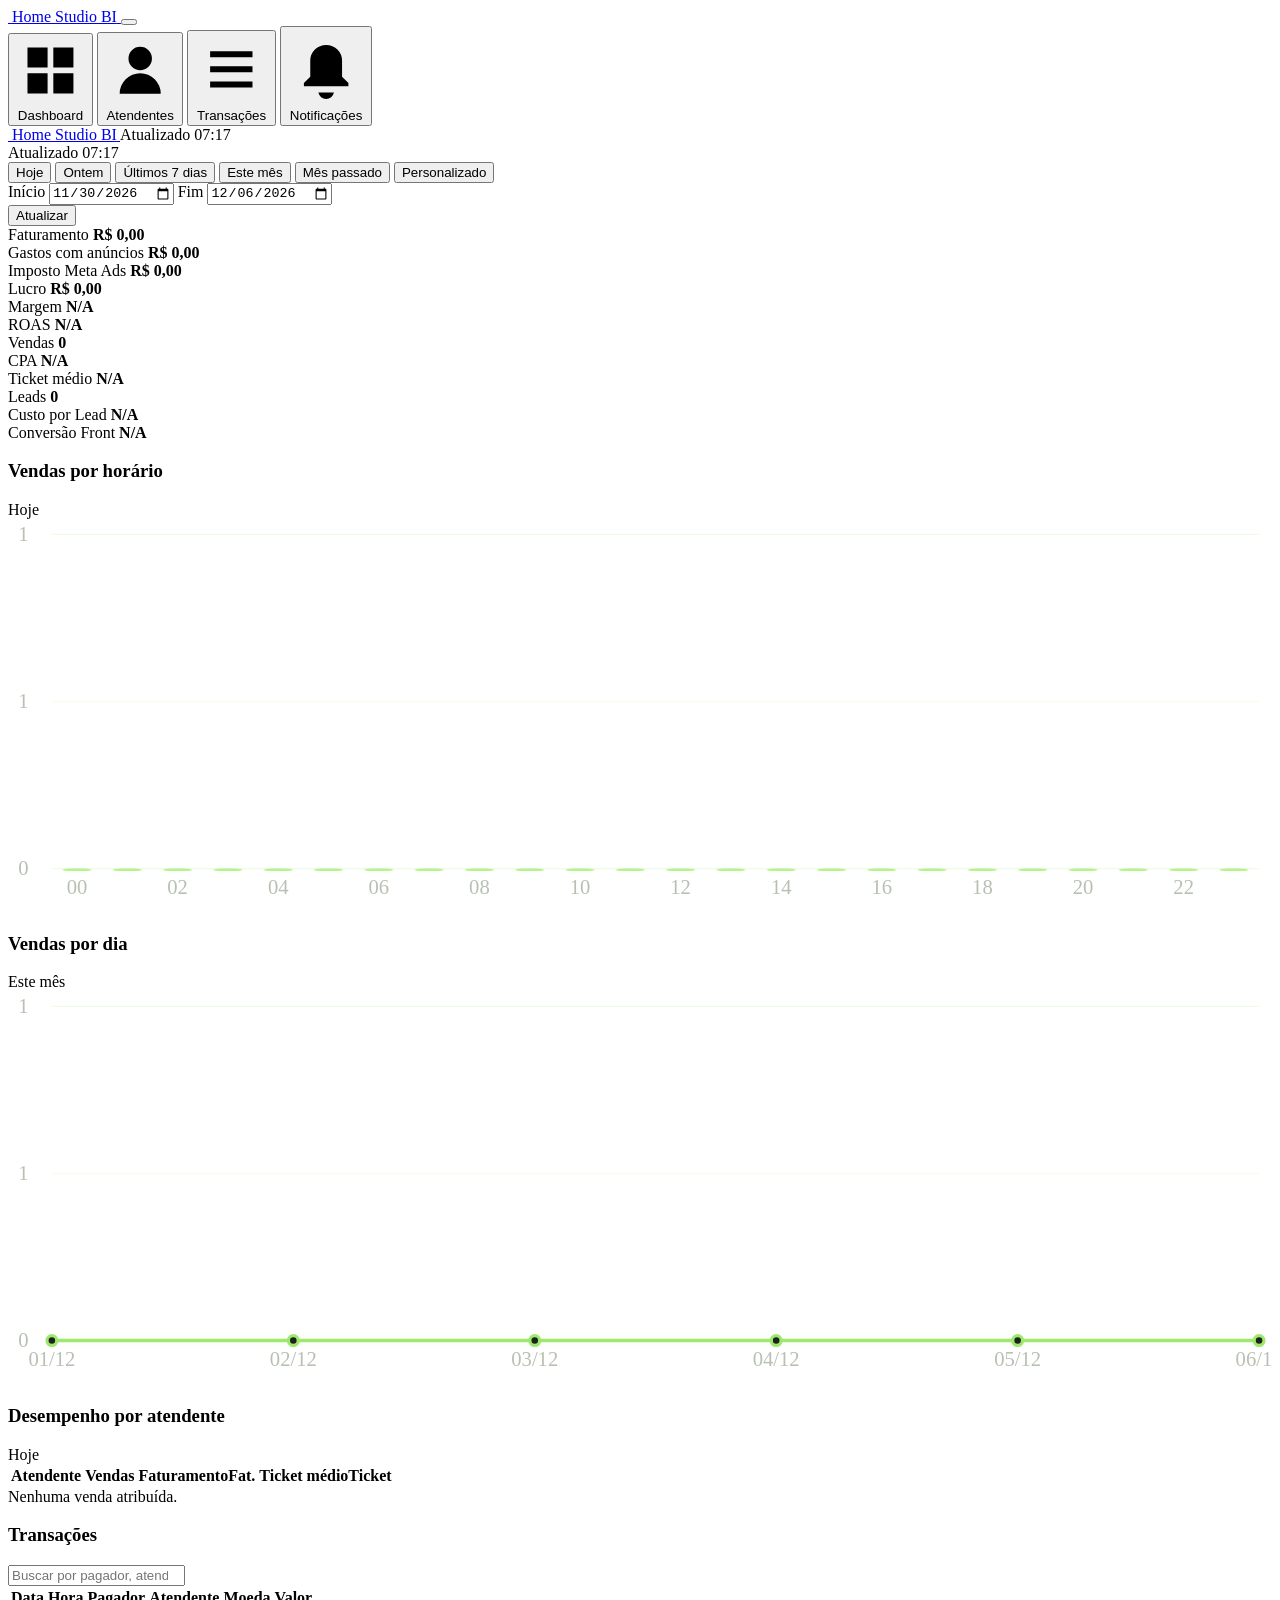
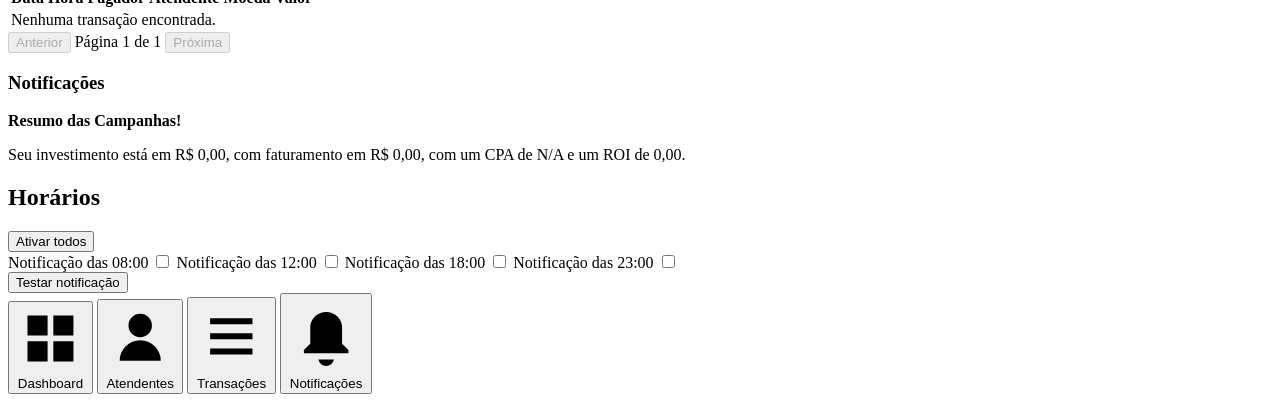
==== x7p4r9m2/index.html @ d96cbf11 "Rename conversion metric label" ====
<!doctype html>
<html lang="pt-BR">
  <head>
    <meta charset="utf-8">
    <meta name="viewport" content="width=device-width, initial-scale=1, viewport-fit=cover">
    <meta name="theme-color" content="#0e120d">
    <meta name="apple-mobile-web-app-capable" content="yes">
    <meta name="apple-mobile-web-app-status-bar-style" content="black">
    <meta name="apple-mobile-web-app-title" content="Home Studio BI">
    <title>Home Studio BI</title>
    <link rel="manifest" href="../manifest.webmanifest?v=55">
    <link rel="apple-touch-icon" href="../assets/apple-touch-icon.png?v=55">
    <link rel="apple-touch-icon" sizes="180x180" href="../assets/apple-touch-icon.png?v=55">
    <link rel="apple-touch-icon" sizes="192x192" href="../assets/icon-192.png?v=55">
    <link rel="apple-touch-icon" sizes="512x512" href="../assets/icon-512.png?v=55">
    <link rel="icon" href="../assets/icon-192.png?v=55" type="image/png">
    <link rel="stylesheet" href="../styles.css?v=55">
  </head>
  <body>
    <div class="app-shell">
      <aside class="sidebar" aria-label="Navegação principal">
        <a class="brand" href="#dashboard" aria-label="Home Studio BI">
          <span class="brand-mark" aria-hidden="true">
            <img src="../assets/icon-192.png?v=55" alt="">
          </span>
          <span>Home Studio BI</span>
        </a>
        <button class="sidebar-toggle" id="sidebarToggle" type="button" aria-label="Recolher barra lateral" aria-expanded="true" title="Recolher barra lateral">
          <span aria-hidden="true"></span>
        </button>
        <nav class="side-nav">
          <button class="nav-item is-active" data-page="dashboard" type="button" aria-label="Dashboard">
            <svg viewBox="0 0 24 24" aria-hidden="true"><path d="M4 4h7v7H4zM13 4h7v7h-7zM4 13h7v7H4zM13 13h7v7h-7z"></path></svg>
            <span>Dashboard</span>
          </button>
          <button class="nav-item" data-page="attendants" type="button" aria-label="Atendentes">
            <svg viewBox="0 0 24 24" aria-hidden="true"><path d="M12 12a4 4 0 1 0 0-8 4 4 0 0 0 0 8zm-7 8a7 7 0 0 1 14 0z"></path></svg>
            <span>Atendentes</span>
          </button>
          <button class="nav-item" data-page="transactions" type="button" aria-label="Transações">
            <svg viewBox="0 0 24 24" aria-hidden="true"><path d="M5 6h14v2H5zm0 5h14v2H5zm0 5h14v2H5z"></path></svg>
            <span>Transações</span>
          </button>
          <button class="nav-item" data-page="notifications" type="button" aria-label="Notificações">
            <svg viewBox="0 0 24 24" aria-hidden="true"><path d="M12 22a2.5 2.5 0 0 0 2.45-2h-4.9A2.5 2.5 0 0 0 12 22zm7-5-2-2v-5a5 5 0 0 0-10 0v5l-2 2v1h14z"></path></svg>
            <span>Notificações</span>
          </button>
        </nav>
      </aside>

      <main class="main">
        <header class="mobile-header">
          <a class="brand" href="#dashboard" aria-label="Home Studio BI">
            <span class="brand-mark" aria-hidden="true">
              <img src="../assets/icon-192.png?v=55" alt="">
            </span>
            <span>Home Studio BI</span>
          </a>
          <span class="sync-pill" id="syncStatus">Carregando</span>
        </header>

        <div class="desktop-sync">
          <span class="sync-pill" id="desktopSyncStatus">Carregando</span>
        </div>

        <section class="control-panel" aria-label="Filtros">
          <div class="period-grid" role="group" aria-label="Período">
            <button class="period-button is-active" data-period="today" type="button">Hoje</button>
            <button class="period-button" data-period="yesterday" type="button">Ontem</button>
            <button class="period-button" data-period="last7" type="button">Últimos 7 dias</button>
            <button class="period-button" data-period="month" type="button">Este mês</button>
            <button class="period-button" data-period="lastMonth" type="button">Mês passado</button>
            <button class="period-button" data-period="custom" type="button">Personalizado</button>
          </div>
          <div class="custom-fields" id="customFields">
            <label>
              <span>Início</span>
              <input id="startDate" type="date">
            </label>
            <label>
              <span>Fim</span>
              <input id="endDate" type="date">
            </label>
          </div>
          <button class="refresh-button" id="refreshButton" type="button">Atualizar</button>
        </section>

        <section class="page is-active" id="page-dashboard" data-page="dashboard">
          <div class="metrics-grid">
            <article class="metric metric-revenue">
              <span>Faturamento</span>
              <strong id="metricRevenue">R$ 0,00</strong>
            </article>
            <article class="metric metric-ads">
              <span>Gastos com anúncios</span>
              <strong id="metricAds">R$ 0,00</strong>
            </article>
            <article class="metric metric-tax">
              <span>Imposto Meta Ads</span>
              <strong id="metricTax">R$ 0,00</strong>
            </article>
            <article class="metric metric-profit">
              <span>Lucro</span>
              <strong id="metricProfit">R$ 0,00</strong>
            </article>
            <article class="metric metric-margin">
              <span>Margem</span>
              <strong id="metricMargin">N/A</strong>
            </article>
            <article class="metric metric-roas">
              <span>ROAS</span>
              <strong id="metricRoas">0,00</strong>
            </article>
            <article class="metric metric-sales">
              <span>Vendas</span>
              <strong id="metricSales">0</strong>
            </article>
            <article class="metric metric-cpa">
              <span>CPA</span>
              <strong id="metricCpa">N/A</strong>
            </article>
            <article class="metric metric-average-ticket">
              <span>Ticket médio</span>
              <strong id="metricAverageTicket">N/A</strong>
            </article>
            <article class="metric metric-leads">
              <span>Leads</span>
              <strong id="metricLeads">0</strong>
            </article>
            <article class="metric metric-cpl">
              <span>Custo por Lead</span>
              <strong id="metricCpl">N/A</strong>
            </article>
            <article class="metric metric-conversion-rate">
              <span>Conversão Front</span>
              <strong id="metricConversionRate">N/A</strong>
            </article>
          </div>

          <article class="panel chart-panel">
            <div class="panel-header">
              <h1>Vendas por horário</h1>
              <span class="period-label" id="hourlySalesChartPeriod">Hoje</span>
            </div>
            <div class="line-chart-wrap">
              <svg class="line-chart" id="hourlySalesChart" viewBox="0 0 1000 280" preserveAspectRatio="xMidYMid meet" aria-label="Gráfico de vendas por horário"></svg>
              <div class="chart-tooltip" id="hourlySalesChartTooltip" hidden></div>
            </div>
          </article>

          <article class="panel chart-panel">
            <div class="panel-header">
              <h1>Vendas por dia</h1>
              <span class="period-label" id="dailySalesChartPeriod">Hoje</span>
            </div>
            <div class="line-chart-wrap">
              <svg class="line-chart" id="dailySalesChart" viewBox="0 0 1000 280" preserveAspectRatio="xMidYMid meet" aria-label="Gráfico de vendas por dia"></svg>
              <div class="chart-tooltip" id="dailySalesChartTooltip" hidden></div>
            </div>
          </article>
        </section>

        <section class="page" id="page-attendants" data-page="attendants">
          <article class="panel attendants-panel">
            <div class="panel-header">
              <h1>Desempenho por atendente</h1>
              <span class="period-label" id="attendantsPeriod">Hoje</span>
            </div>
            <div class="table-wrap">
              <table>
                <thead>
                  <tr>
                    <th>Atendente</th>
                    <th>Vendas</th>
                    <th><span class="desktop-label">Faturamento</span><span class="mobile-label">Fat.</span></th>
                    <th><span class="desktop-label">Ticket médio</span><span class="mobile-label">Ticket</span></th>
                  </tr>
                </thead>
                <tbody id="attendantsBody"></tbody>
              </table>
            </div>
            <div class="empty-state" id="attendantsEmpty">Nenhuma venda atribuída.</div>
            <div class="bar-chart" id="attendantsChart" aria-label="Comparativo de desempenho"></div>
          </article>
        </section>

        <section class="page" id="page-transactions" data-page="transactions">
          <article class="panel transactions-panel">
            <div class="transactions-head">
              <h1>Transações</h1>
              <input id="transactionSearch" type="search" placeholder="Buscar por pagador, atendente ou valor" aria-label="Buscar transações">
            </div>
            <div class="table-wrap">
              <table>
                <thead>
                  <tr>
                    <th>Data</th>
                    <th>Hora</th>
                    <th>Pagador</th>
                    <th>Atendente</th>
                    <th>Moeda</th>
                    <th>Valor</th>
                  </tr>
                </thead>
                <tbody id="transactionsBody"></tbody>
              </table>
            </div>
            <div class="pager">
              <button id="prevPage" type="button">Anterior</button>
              <span id="pageInfo">Página 1 de 1</span>
              <button id="nextPage" type="button">Próxima</button>
            </div>
          </article>
        </section>

        <section class="page" id="page-notifications" data-page="notifications">
          <article class="panel notifications-panel">
            <h1>Notificações</h1>
            <div class="summary-card">
              <strong>Resumo das Campanhas!</strong>
              <p id="notificationSummary">Seu investimento está em R$ 0,00, com faturamento em R$ 0,00, com um CPA de N/A e um ROI de 0,00.</p>
            </div>
            <div class="notification-actions">
              <h2>Horários</h2>
              <button id="enableAllNotifications" type="button">Ativar todos</button>
            </div>
            <div class="notification-list" id="notificationList"></div>
            <button class="test-notification" id="testNotification" type="button">Testar notificação</button>
          </article>
        </section>
      </main>

      <nav class="bottom-nav" aria-label="Navegação mobile">
        <button class="bottom-item is-active" data-page="dashboard" type="button" aria-label="Dashboard">
          <svg viewBox="0 0 24 24" aria-hidden="true"><path d="M4 4h7v7H4zM13 4h7v7h-7zM4 13h7v7H4zM13 13h7v7h-7z"></path></svg>
          <span>Dashboard</span>
        </button>
        <button class="bottom-item" data-page="attendants" type="button" aria-label="Atendentes">
          <svg viewBox="0 0 24 24" aria-hidden="true"><path d="M12 12a4 4 0 1 0 0-8 4 4 0 0 0 0 8zm-7 8a7 7 0 0 1 14 0z"></path></svg>
          <span>Atendentes</span>
        </button>
        <button class="bottom-item" data-page="transactions" type="button" aria-label="Transações">
          <svg viewBox="0 0 24 24" aria-hidden="true"><path d="M5 6h14v2H5zm0 5h14v2H5zm0 5h14v2H5z"></path></svg>
          <span>Transações</span>
        </button>
        <button class="bottom-item" data-page="notifications" type="button" aria-label="Notificações">
          <svg viewBox="0 0 24 24" aria-hidden="true"><path d="M12 22a2.5 2.5 0 0 0 2.45-2h-4.9A2.5 2.5 0 0 0 12 22zm7-5-2-2v-5a5 5 0 0 0-10 0v5l-2 2v1h14z"></path></svg>
          <span>Notificações</span>
        </button>
      </nav>
    </div>
    <script src="../config.js?v=55"></script>
    <script src="../push-client.js?v=55"></script>
    <script src="../app.js?v=55"></script>
  </body>
</html>
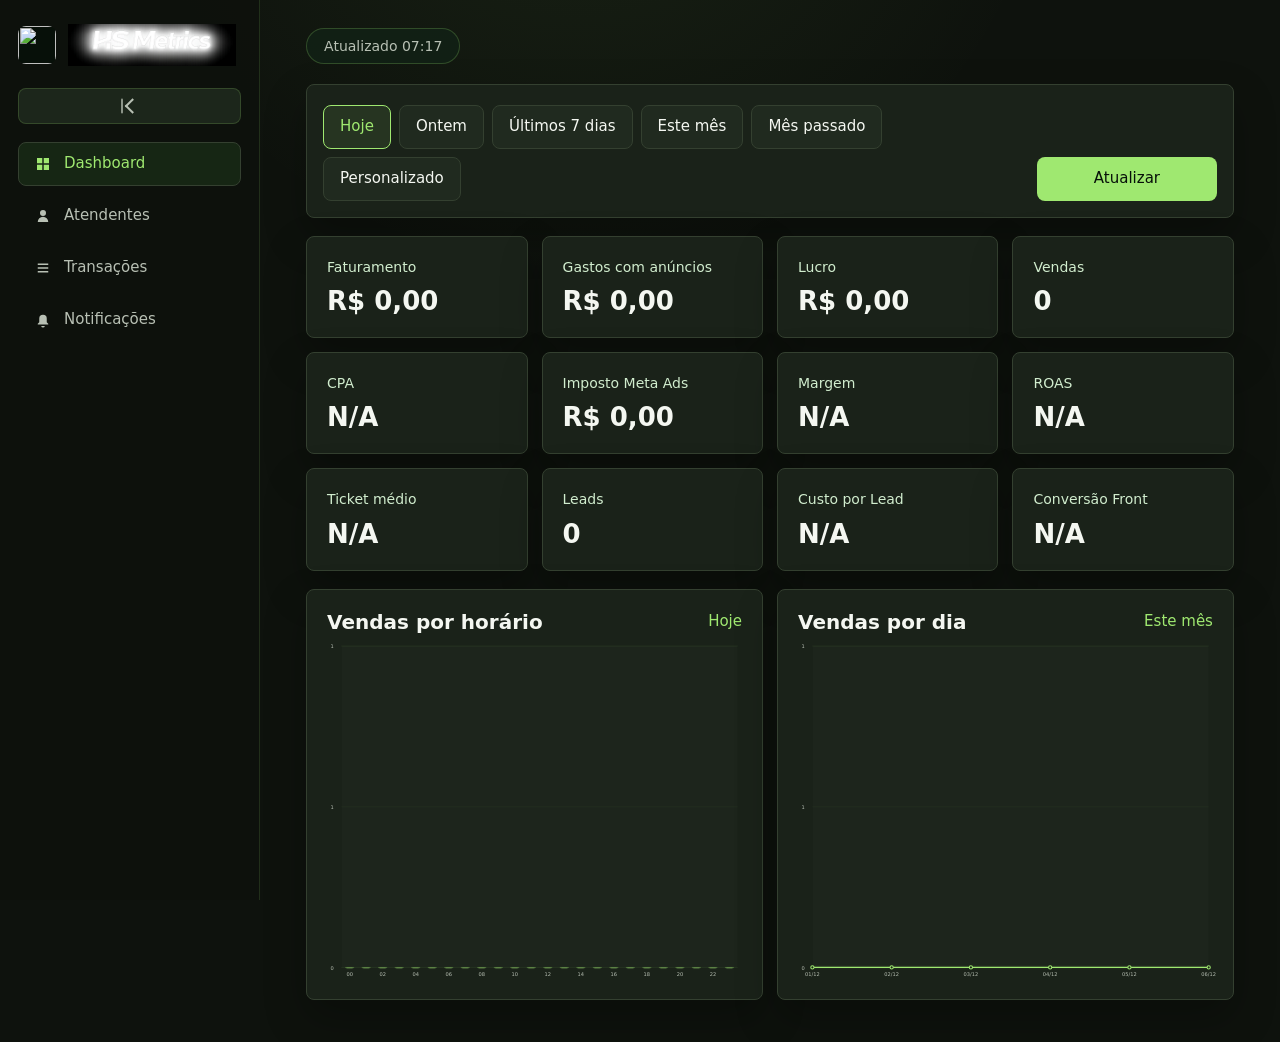
==== commit 73f638c4: "Update HS Metrics app branding" ====
--- a/x7p4r9m2/index.html
+++ b/x7p4r9m2/index.html
@@ -6,24 +6,24 @@
     <meta name="theme-color" content="#0e120d">
     <meta name="apple-mobile-web-app-capable" content="yes">
     <meta name="apple-mobile-web-app-status-bar-style" content="black">
-    <meta name="apple-mobile-web-app-title" content="Home Studio BI">
-    <title>Home Studio BI</title>
-    <link rel="manifest" href="../manifest.webmanifest?v=55">
+    <meta name="apple-mobile-web-app-title" content="HS Metrics">
+    <title>HS Metrics</title>
+    <link rel="manifest" href="../manifest.webmanifest?v=56">
     <link rel="apple-touch-icon" href="../assets/apple-touch-icon.png?v=55">
     <link rel="apple-touch-icon" sizes="180x180" href="../assets/apple-touch-icon.png?v=55">
     <link rel="apple-touch-icon" sizes="192x192" href="../assets/icon-192.png?v=55">
     <link rel="apple-touch-icon" sizes="512x512" href="../assets/icon-512.png?v=55">
     <link rel="icon" href="../assets/icon-192.png?v=55" type="image/png">
-    <link rel="stylesheet" href="../styles.css?v=55">
+    <link rel="stylesheet" href="../styles.css?v=56">
   </head>
   <body>
     <div class="app-shell">
       <aside class="sidebar" aria-label="Navegação principal">
-        <a class="brand" href="#dashboard" aria-label="Home Studio BI">
+        <a class="brand" href="#dashboard" aria-label="HS Metrics">
           <span class="brand-mark" aria-hidden="true">
             <img src="../assets/icon-192.png?v=55" alt="">
           </span>
-          <span>Home Studio BI</span>
+          <img class="brand-wordmark" src="../assets/hs-metrics-written-logo.webp?v=56" alt="HS Metrics">
         </a>
         <button class="sidebar-toggle" id="sidebarToggle" type="button" aria-label="Recolher barra lateral" aria-expanded="true" title="Recolher barra lateral">
           <span aria-hidden="true"></span>
@@ -50,11 +50,11 @@
 
       <main class="main">
         <header class="mobile-header">
-          <a class="brand" href="#dashboard" aria-label="Home Studio BI">
+          <a class="brand" href="#dashboard" aria-label="HS Metrics">
             <span class="brand-mark" aria-hidden="true">
               <img src="../assets/icon-192.png?v=55" alt="">
             </span>
-            <span>Home Studio BI</span>
+            <img class="brand-wordmark" src="../assets/hs-metrics-written-logo.webp?v=56" alt="HS Metrics">
           </a>
           <span class="sync-pill" id="syncStatus">Carregando</span>
         </header>
--- a/styles.css
+++ b/styles.css
@@ -0,0 +1,1197 @@
+:root {
+  color-scheme: dark;
+  --bg: #0e120d;
+  --bg-deep: #0e120d;
+  --panel: #1b241a;
+  --panel-soft: #202a1f;
+  --line: #344030;
+  --line-soft: rgba(158, 237, 109, 0.18);
+  --text: #f4f7f1;
+  --muted: #b8c0b4;
+  --accent: #9fe870;
+  --accent-strong: #7fd85f;
+  --danger: #ff7b72;
+  --positive: #9fe870;
+  --shadow: 0 18px 42px rgba(0, 0, 0, 0.26);
+  --radius: 8px;
+  --sidebar: 260px;
+  --sidebar-collapsed: 78px;
+  --font-ui: Inter, ui-sans-serif, system-ui, -apple-system, BlinkMacSystemFont, "Segoe UI", sans-serif;
+  --text-xs: 12px;
+  --text-sm: 13px;
+  --text-md: 14px;
+  --text-base: 15px;
+  --text-lg: 16px;
+  --text-brand: 18px;
+  --text-xl: 20px;
+  --text-2xl: 24px;
+  --text-mobile-brand: 21px;
+  --text-bottom-nav: 10px;
+  --text-metric: clamp(26px, 1.7vw, 32px);
+  --text-mobile-metric: 30px;
+  --weight-medium: 500;
+  --weight-semibold: 600;
+  --weight-bold: 700;
+  --weight-extra: 800;
+  font-family: var(--font-ui);
+}
+
+* {
+  box-sizing: border-box;
+}
+
+html {
+  background: var(--bg);
+  min-height: 100%;
+}
+
+body {
+  min-width: 320px;
+  min-height: 100%;
+  margin: 0;
+  background-color: var(--bg);
+  background: radial-gradient(circle at 45% -20%, rgba(159, 232, 112, 0.08), transparent 34%), var(--bg);
+  color: var(--text);
+  font-family: var(--font-ui);
+  font-size: var(--text-base);
+  line-height: 1.45;
+  overscroll-behavior: none;
+}
+
+button,
+input,
+select {
+  font: inherit;
+}
+
+button {
+  cursor: pointer;
+}
+
+.app-shell {
+  min-height: 100vh;
+  min-height: 100dvh;
+  background-color: var(--bg);
+  background: radial-gradient(circle at 45% -20%, rgba(159, 232, 112, 0.08), transparent 34%), var(--bg);
+}
+
+.sidebar {
+  position: fixed;
+  inset: 0 auto 0 0;
+  width: var(--sidebar);
+  padding: 24px 18px;
+  border-right: 1px solid rgba(159, 232, 112, 0.14);
+  background: rgba(14, 18, 13, 0.94);
+  transition: width 180ms ease, padding 180ms ease;
+}
+
+.brand {
+  display: flex;
+  align-items: center;
+  gap: 12px;
+  min-width: 0;
+  color: var(--text);
+  text-decoration: none;
+  font-size: var(--text-brand);
+  font-weight: var(--weight-extra);
+  letter-spacing: 0;
+  white-space: nowrap;
+}
+
+.brand span:last-child,
+.brand-wordmark,
+.nav-item span {
+  transition: opacity 160ms ease;
+}
+
+.brand-wordmark {
+  display: block;
+  width: 168px;
+  max-width: min(168px, calc(100vw - 130px));
+  height: 42px;
+  flex: 0 1 auto;
+  object-fit: cover;
+  object-position: center;
+}
+
+.brand-mark {
+  display: grid;
+  width: 38px;
+  height: 38px;
+  place-items: center;
+  flex: 0 0 38px;
+  border-radius: 8px;
+  background: #071009;
+  overflow: hidden;
+}
+
+.brand-mark img {
+  display: block;
+  width: 100%;
+  height: 100%;
+}
+
+.side-nav {
+  display: grid;
+  gap: 8px;
+  margin-top: 18px;
+}
+
+.sidebar-toggle {
+  display: grid;
+  width: 100%;
+  min-height: 36px;
+  margin-top: 22px;
+  place-items: center;
+  border: 1px solid rgba(159, 232, 112, 0.18);
+  border-radius: var(--radius);
+  background: rgba(32, 42, 31, 0.86);
+  color: var(--muted);
+}
+
+.sidebar-toggle:hover {
+  border-color: var(--line);
+  color: var(--accent);
+}
+
+.sidebar-toggle span {
+  position: relative;
+  width: 22px;
+  height: 18px;
+}
+
+.sidebar-toggle span::before,
+.sidebar-toggle span::after {
+  content: "";
+  position: absolute;
+  top: 50%;
+  transform: translateY(-50%);
+}
+
+.sidebar-toggle span::before {
+  left: 2px;
+  width: 2px;
+  height: 15px;
+  border-radius: 999px;
+  background: currentColor;
+  opacity: 0.72;
+}
+
+.sidebar-toggle span::after {
+  left: 8px;
+  width: 9px;
+  height: 9px;
+  border-top: 2px solid currentColor;
+  border-left: 2px solid currentColor;
+  transform: translateY(-50%) rotate(-45deg);
+}
+
+.nav-item {
+  position: relative;
+  display: flex;
+  align-items: center;
+  gap: 12px;
+  width: 100%;
+  min-height: 44px;
+  padding: 0 15px;
+  border: 1px solid transparent;
+  border-radius: var(--radius);
+  background: transparent;
+  color: var(--muted);
+  text-align: left;
+}
+
+.nav-item svg {
+  width: 18px;
+  height: 18px;
+  flex: 0 0 18px;
+  fill: currentColor;
+}
+
+.nav-item:hover,
+.nav-item.is-active {
+  border-color: var(--line);
+  background: #162614;
+  color: var(--accent);
+}
+
+.main {
+  min-height: 100vh;
+  margin-left: var(--sidebar);
+  padding: 24px clamp(18px, 3.6vw, 52px) 42px;
+  transition: margin-left 180ms ease;
+}
+
+body.sidebar-collapsed .sidebar {
+  width: var(--sidebar-collapsed);
+  padding-inline: 12px;
+}
+
+body.sidebar-collapsed .main {
+  margin-left: var(--sidebar-collapsed);
+}
+
+body.sidebar-collapsed .sidebar .brand {
+  justify-content: center;
+}
+
+body.sidebar-collapsed .sidebar .brand span:last-child,
+body.sidebar-collapsed .sidebar .brand-wordmark {
+  width: 0;
+  opacity: 0;
+  overflow: hidden;
+}
+
+body.sidebar-collapsed .nav-item {
+  justify-content: center;
+  padding-inline: 0;
+  color: var(--muted);
+  border-radius: 10px;
+}
+
+body.sidebar-collapsed .nav-item.is-active,
+body.sidebar-collapsed .nav-item:hover {
+  color: var(--accent);
+}
+
+body.sidebar-collapsed .nav-item span {
+  position: absolute;
+  width: 1px;
+  height: 1px;
+  white-space: nowrap;
+  opacity: 0;
+  overflow: hidden;
+  pointer-events: none;
+}
+
+body.sidebar-collapsed .sidebar-toggle span {
+  transform: scaleX(-1);
+}
+
+body.sidebar-collapsed .sidebar-toggle {
+  min-height: 42px;
+  padding: 0;
+}
+
+.mobile-header {
+  display: none;
+}
+
+.desktop-sync {
+  display: flex;
+  align-items: center;
+  height: 44px;
+}
+
+.sync-pill {
+  display: inline-flex;
+  align-items: center;
+  min-height: 36px;
+  padding: 0 17px;
+  border: 1px solid rgba(158, 237, 109, 0.22);
+  border-radius: 999px;
+  background: rgba(18, 33, 22, 0.82);
+  color: var(--muted);
+  font-size: var(--text-md);
+  white-space: nowrap;
+}
+
+.control-panel,
+.panel,
+.metric {
+  border: 1px solid var(--line);
+  border-radius: var(--radius);
+  background: rgba(27, 36, 26, 0.94);
+  box-shadow: var(--shadow);
+}
+
+body[data-current-page="notifications"] .control-panel {
+  display: none;
+}
+
+.control-panel {
+  display: grid;
+  grid-template-columns: minmax(0, 1fr) 180px;
+  gap: 14px;
+  align-items: end;
+  margin: 16px 0 18px;
+  padding: 20px 16px 16px;
+}
+
+.period-grid {
+  display: flex;
+  flex-wrap: wrap;
+  gap: 8px;
+}
+
+.period-button,
+.pager button,
+.notification-actions button,
+.test-notification {
+  min-height: 44px;
+  border: 1px solid var(--line);
+  border-radius: var(--radius);
+  background: var(--panel-soft);
+  color: var(--text);
+}
+
+.period-button {
+  padding: 0 16px;
+}
+
+.period-button.is-active {
+  border-color: var(--accent);
+  color: var(--accent);
+  background: rgba(159, 232, 112, 0.09);
+}
+
+label span {
+  display: block;
+  margin-bottom: 6px;
+  color: #cce8c8;
+  font-size: var(--text-sm);
+}
+
+label {
+  min-width: 0;
+}
+
+.custom-fields {
+  display: none;
+  grid-template-columns: 1fr 1fr;
+  gap: 10px;
+  min-width: 0;
+}
+
+.custom-fields.is-visible {
+  display: grid;
+  grid-column: 1 / -1;
+  max-width: 430px;
+}
+
+input,
+select {
+  width: 100%;
+  min-height: 44px;
+  padding: 0 13px;
+  border: 1px solid var(--line);
+  border-radius: var(--radius);
+  outline: none;
+  background: #10150f;
+  color: var(--text);
+}
+
+input:focus,
+select:focus {
+  border-color: var(--accent);
+}
+
+.refresh-button {
+  grid-column: 2;
+  grid-row: 1;
+  width: 100%;
+  min-height: 44px;
+  border: 0;
+  border-radius: var(--radius);
+  background: var(--accent);
+  color: #071009;
+  font-weight: var(--weight-medium);
+}
+
+.refresh-button:disabled {
+  cursor: wait;
+  opacity: 0.74;
+}
+
+.page {
+  display: none;
+}
+
+.page.is-active {
+  display: block;
+}
+
+#page-dashboard.is-active {
+  display: grid;
+  grid-template-columns: repeat(2, minmax(0, 1fr));
+  gap: 18px 14px;
+}
+
+#page-dashboard .metrics-grid {
+  grid-column: 1 / -1;
+}
+
+#page-dashboard .chart-panel {
+  margin-top: 0;
+}
+
+.metrics-grid {
+  display: grid;
+  grid-template-columns: repeat(4, minmax(0, 1fr));
+  gap: 14px;
+}
+
+.metric {
+  min-height: 102px;
+  padding: 20px;
+}
+
+.metric span {
+  display: block;
+  margin-bottom: 10px;
+  color: #d1edce;
+  font-size: var(--text-md);
+}
+
+.metric strong {
+  display: block;
+  color: var(--text);
+  font-size: var(--text-metric);
+  font-weight: var(--weight-semibold);
+  line-height: 1.15;
+  letter-spacing: 0;
+}
+
+.metric strong.is-negative,
+.metric strong.is-alert {
+  color: var(--danger);
+}
+
+.metric strong.is-positive {
+  color: var(--positive);
+}
+
+.metric-revenue { order: 1; }
+.metric-ads { order: 2; }
+.metric-profit { order: 3; }
+.metric-sales { order: 4; }
+.metric-cpa { order: 5; }
+.metric-tax { order: 6; }
+.metric-margin { order: 7; }
+.metric-roas { order: 8; }
+.metric-average-ticket,
+.metric-arpu { order: 9; }
+.metric-leads { order: 10; }
+.metric-cpl { order: 11; }
+.metric-conversion-rate { order: 12; }
+
+.panel {
+  margin-top: 18px;
+  padding: 20px;
+}
+
+.panel-header,
+.transactions-head,
+.notification-actions {
+  display: flex;
+  align-items: center;
+  justify-content: space-between;
+  gap: 16px;
+}
+
+h1,
+h2,
+p {
+  margin: 0;
+}
+
+h1 {
+  font-size: var(--text-xl);
+  line-height: 1.25;
+  font-weight: var(--weight-extra);
+}
+
+h2 {
+  font-size: var(--text-lg);
+  font-weight: var(--weight-extra);
+}
+
+.period-label {
+  color: var(--accent);
+  white-space: nowrap;
+}
+
+.chart-panel {
+  min-height: 0;
+  padding-bottom: 18px;
+}
+
+.line-chart-wrap {
+  position: relative;
+  height: clamp(340px, 24vw, 430px);
+  margin-top: 6px;
+  overflow: visible;
+}
+
+.line-chart {
+  display: block;
+  width: 100%;
+  height: 100%;
+  overflow: visible;
+}
+
+.chart-tooltip {
+  position: absolute;
+  z-index: 5;
+  min-width: 146px;
+  padding: 11px 12px;
+  border: 1px solid rgba(159, 232, 112, 0.34);
+  border-radius: var(--radius);
+  background: rgba(11, 16, 12, 0.96);
+  color: var(--text);
+  font-size: var(--text-xs);
+  line-height: 1.4;
+  pointer-events: none;
+  box-shadow: 0 12px 28px rgba(0, 0, 0, 0.32);
+  transform: translate(-50%, -100%);
+}
+
+.chart-tooltip strong {
+  display: block;
+  margin-bottom: 3px;
+  color: var(--text);
+}
+
+.table-wrap {
+  width: 100%;
+  overflow-x: auto;
+}
+
+.mobile-label {
+  display: none;
+}
+
+table {
+  width: 100%;
+  border-collapse: collapse;
+  min-width: 720px;
+}
+
+th,
+td {
+  padding: 15px 10px;
+  border-bottom: 1px solid rgba(158, 237, 109, 0.16);
+  font-size: var(--text-md);
+  text-align: left;
+  white-space: nowrap;
+}
+
+th {
+  color: #cbe8c8;
+  font-size: var(--text-xs);
+  font-weight: var(--weight-extra);
+  text-transform: uppercase;
+}
+
+td:last-child,
+th:last-child {
+  text-align: right;
+}
+
+.payer-cell small {
+  display: none;
+}
+
+.transactions-head {
+  margin-bottom: 18px;
+}
+
+.transactions-head input {
+  max-width: 360px;
+}
+
+.pager {
+  display: grid;
+  grid-template-columns: 120px 1fr 120px;
+  align-items: center;
+  gap: 12px;
+  margin-top: 16px;
+}
+
+.pager span {
+  color: var(--muted);
+  text-align: center;
+}
+
+.pager button {
+  padding: 0 16px;
+}
+
+.pager button:disabled {
+  cursor: not-allowed;
+  opacity: 0.44;
+}
+
+.empty-state {
+  display: none;
+  padding: 56px 40px;
+  color: #d3e6cf;
+  font-size: var(--text-2xl);
+}
+
+.empty-state.is-visible {
+  display: block;
+}
+
+.bar-chart {
+  display: grid;
+  gap: 16px;
+  margin-top: 28px;
+  max-width: 980px;
+}
+
+.bar-row {
+  display: grid;
+  grid-template-columns: minmax(100px, 160px) minmax(0, 1fr) minmax(260px, auto);
+  gap: 14px;
+  align-items: center;
+}
+
+.bar-row strong {
+  font-weight: var(--weight-bold);
+}
+
+.bar-row span {
+  color: var(--text);
+  font-size: var(--text-md);
+}
+
+.bar-track {
+  height: 18px;
+  overflow: hidden;
+  border-radius: 999px;
+  background: rgba(158, 237, 109, 0.12);
+}
+
+.bar-fill {
+  width: var(--bar-width);
+  height: 100%;
+  border-radius: inherit;
+  background: linear-gradient(90deg, #9eed6d, #d4ff90);
+}
+
+.attendants-total-row td {
+  color: var(--text);
+  font-weight: var(--weight-bold);
+}
+
+.notifications-panel {
+  max-width: 720px;
+}
+
+.summary-card {
+  margin-top: 16px;
+  margin-bottom: 18px;
+  padding: 16px;
+  border: 1px solid rgba(159, 232, 112, 0.18);
+  border-radius: var(--radius);
+  background: rgba(255, 255, 255, 0.035);
+}
+
+.summary-card strong {
+  display: block;
+  margin-bottom: 8px;
+  color: var(--text);
+  font-size: var(--text-lg);
+  font-weight: var(--weight-extra);
+}
+
+.summary-card p {
+  margin: 0;
+  color: var(--muted);
+  line-height: 1.55;
+}
+
+.notification-actions {
+  margin-top: 0;
+}
+
+.notification-actions button {
+  min-width: 136px;
+  padding: 0 18px;
+  font-weight: var(--weight-bold);
+  background: #101a13;
+  color: var(--text);
+  transition: border-color 160ms ease, color 160ms ease, background 160ms ease;
+}
+
+.notification-actions button:hover {
+  border-color: var(--accent);
+  color: var(--accent);
+  background: #152417;
+}
+
+.notification-list {
+  display: grid;
+  gap: 4px;
+  margin-top: 16px;
+}
+
+.notification-row {
+  display: flex;
+  align-items: center;
+  justify-content: space-between;
+  gap: 20px;
+  min-height: 54px;
+  color: var(--muted);
+}
+
+.notification-row > span {
+  display: block;
+  margin: 0;
+  color: inherit;
+  font-size: var(--text-base);
+}
+
+.switch {
+  position: relative;
+  display: inline-flex;
+  width: 48px;
+  height: 28px;
+  margin: 0;
+  flex: 0 0 48px;
+  align-items: center;
+}
+
+.switch input {
+  position: absolute;
+  inset: 0;
+  width: 100%;
+  min-height: 0;
+  margin: 0;
+  opacity: 0;
+  cursor: pointer;
+}
+
+.slider {
+  position: absolute;
+  inset: 0;
+  display: block;
+  margin: 0;
+  border: 1px solid rgba(255, 255, 255, 0.08);
+  border-radius: 999px;
+  background: #2d3a2b;
+  box-shadow: inset 0 1px 2px rgba(0, 0, 0, 0.32);
+  transition: background 180ms ease, border-color 180ms ease, box-shadow 180ms ease;
+}
+
+.slider::after {
+  content: "";
+  position: absolute;
+  top: 3px;
+  left: 3px;
+  width: 20px;
+  height: 20px;
+  border-radius: 50%;
+  background: #c7d1c2;
+  box-shadow: 0 2px 5px rgba(0, 0, 0, 0.32);
+  transition: transform 180ms ease, background 180ms ease, box-shadow 180ms ease;
+}
+
+.switch input:checked + .slider {
+  background: var(--accent);
+  border-color: var(--accent);
+  box-shadow: inset 0 1px 2px rgba(255, 255, 255, 0.24);
+}
+
+.switch input:checked + .slider::after {
+  transform: translateX(20px);
+  background: #071009;
+  box-shadow: 0 2px 6px rgba(0, 0, 0, 0.38);
+}
+
+.switch input:focus-visible + .slider {
+  outline: 2px solid rgba(159, 232, 112, 0.48);
+  outline-offset: 3px;
+}
+
+.test-notification {
+  width: 100%;
+  margin-top: 22px;
+  font-weight: var(--weight-bold);
+}
+
+.bottom-nav {
+  display: none;
+}
+
+@media (max-width: 1120px) {
+  .control-panel {
+    grid-template-columns: 1fr 1fr;
+  }
+
+  .period-grid {
+    grid-column: 1 / -1;
+  }
+
+  .metrics-grid {
+    grid-template-columns: repeat(2, minmax(0, 1fr));
+  }
+
+  .metric-cpl,
+  .metric-conversion-rate {
+    grid-column: auto;
+  }
+}
+
+@media (max-width: 720px) {
+  #page-dashboard.is-active {
+    display: block;
+  }
+
+  #page-dashboard .chart-panel {
+    margin-top: 18px;
+  }
+
+  .sidebar,
+  .desktop-sync {
+    display: none;
+  }
+
+  body.sidebar-collapsed .sidebar {
+    display: none;
+  }
+
+  .main {
+    margin-left: 0;
+    padding: calc(42px + env(safe-area-inset-top)) 12px calc(134px + env(safe-area-inset-bottom));
+  }
+
+  body.sidebar-collapsed .main {
+    margin-left: 0;
+  }
+
+  body.sidebar-collapsed .mobile-header .brand {
+    justify-content: flex-start;
+  }
+
+  body.sidebar-collapsed .mobile-header .brand span:last-child,
+  body.sidebar-collapsed .mobile-header .brand-wordmark {
+    width: auto;
+    opacity: 1;
+    overflow: visible;
+  }
+
+  .mobile-header {
+    display: flex;
+    align-items: center;
+    justify-content: space-between;
+    gap: 14px;
+    margin-bottom: 28px;
+    padding-top: 2px;
+  }
+
+  .mobile-header .brand {
+    font-size: clamp(18px, 5.2vw, var(--text-mobile-brand));
+  }
+
+  .mobile-header .brand-wordmark {
+    width: min(160px, calc(100vw - 188px));
+    height: 40px;
+  }
+
+  .mobile-header .brand-mark {
+    width: 50px;
+    height: 50px;
+    flex-basis: 50px;
+  }
+
+  .mobile-header .brand-mark img {
+    width: 100%;
+    height: 100%;
+    border-radius: 12px;
+  }
+
+  .sync-pill {
+    min-height: 36px;
+    padding: 0 12px;
+    font-size: var(--text-xs);
+  }
+
+  .control-panel {
+    grid-template-columns: 1fr;
+    gap: 16px;
+    padding: 20px;
+  }
+
+  .period-grid {
+    display: grid;
+    grid-template-columns: 1fr 1fr;
+    gap: 8px;
+  }
+
+  .period-button {
+    min-height: 58px;
+    padding: 0 8px;
+  }
+
+  .custom-fields.is-visible {
+    grid-template-columns: 1fr;
+    grid-column: auto;
+    max-width: none;
+    width: 100%;
+    gap: 14px;
+    justify-self: stretch;
+  }
+
+  .custom-fields label {
+    display: grid;
+    width: 100%;
+    gap: 8px;
+  }
+
+  .custom-fields label:has(input[type="date"]) {
+    position: relative;
+  }
+
+  .custom-fields label:has(input[type="date"])::after {
+    content: attr(data-display);
+    display: grid;
+    min-height: 52px;
+    place-items: center;
+    padding: 0 14px;
+    border: 1px solid var(--line);
+    border-radius: var(--radius);
+    background: var(--bg);
+    color: var(--text);
+    font-size: var(--text-md);
+    pointer-events: none;
+  }
+
+  .custom-fields input {
+    width: 100%;
+    min-width: 0;
+    min-height: 52px;
+    padding: 0 14px;
+    font-size: var(--text-md);
+    text-align: center;
+  }
+
+  .custom-fields input[type="date"] {
+    position: absolute;
+    inset: auto 0 0 0;
+    height: 52px;
+    max-width: 100%;
+    opacity: 0;
+  }
+
+  .refresh-button {
+    grid-column: auto;
+    grid-row: auto;
+    min-height: 52px;
+  }
+
+  .metrics-grid {
+    grid-template-columns: 1fr;
+    gap: 10px;
+  }
+
+  .metric {
+    min-height: 118px;
+    padding: 24px 18px;
+  }
+
+  .metric strong {
+    font-size: var(--text-mobile-metric);
+  }
+
+  .metric-revenue { order: 1; }
+  .metric-ads { order: 2; }
+  .metric-tax { order: 3; }
+  .metric-profit { order: 4; }
+  .metric-margin { order: 5; }
+  .metric-roas { order: 6; }
+  .metric-sales { order: 7; }
+  .metric-cpa { order: 8; }
+  .metric-average-ticket,
+  .metric-arpu { order: 9; }
+  .metric-leads { order: 10; }
+  .metric-cpl { order: 11; }
+  .metric-conversion-rate { order: 12; }
+
+  .panel {
+    padding: 18px;
+  }
+
+  .chart-panel {
+    min-height: 0;
+  }
+
+  .line-chart-wrap {
+    height: 220px;
+    margin-top: 12px;
+  }
+
+  .notifications-panel {
+    max-width: none;
+  }
+
+  .transactions-head {
+    display: grid;
+    gap: 16px;
+  }
+
+  .transactions-head input {
+    max-width: none;
+  }
+
+  table {
+    min-width: 0;
+  }
+
+  .attendants-panel .table-wrap {
+    overflow-x: hidden;
+    scrollbar-width: none;
+  }
+
+  .attendants-panel .table-wrap::-webkit-scrollbar {
+    display: none;
+  }
+
+  .attendants-panel table {
+    width: 100%;
+    table-layout: fixed;
+  }
+
+  .attendants-panel th,
+  .attendants-panel td {
+    min-width: 0;
+    padding-right: 4px;
+    padding-left: 4px;
+    overflow: hidden;
+    font-size: 11px;
+    text-overflow: ellipsis;
+  }
+
+  .attendants-panel th {
+    font-size: 10px;
+  }
+
+  .attendants-panel th:nth-child(1),
+  .attendants-panel td:nth-child(1) {
+    width: 31%;
+  }
+
+  .attendants-panel th:nth-child(2),
+  .attendants-panel td:nth-child(2) {
+    width: 15%;
+    text-align: center;
+  }
+
+  .attendants-panel th:nth-child(3),
+  .attendants-panel td:nth-child(3) {
+    width: 28%;
+    text-align: right;
+  }
+
+  .attendants-panel th:nth-child(4),
+  .attendants-panel td:nth-child(4) {
+    width: 26%;
+    text-align: right;
+  }
+
+  .attendants-panel .desktop-label {
+    display: none;
+  }
+
+  .attendants-panel .mobile-label {
+    display: inline;
+  }
+
+  th,
+  td {
+    padding: 14px 8px;
+    font-size: var(--text-xs);
+  }
+
+  #page-transactions th:nth-child(5),
+  #page-transactions td:nth-child(5) {
+    display: none;
+  }
+
+  #page-transactions th:nth-child(4),
+  #page-transactions td:nth-child(4) {
+    display: none;
+  }
+
+  .payer-cell small {
+    display: block;
+    margin-top: 3px;
+    color: var(--muted);
+  }
+
+  .pager {
+    grid-template-columns: 1fr;
+  }
+
+  .pager span {
+    text-align: left;
+    order: 2;
+  }
+
+  #prevPage {
+    order: 1;
+  }
+
+  #nextPage {
+    order: 3;
+  }
+
+  .bar-row {
+    grid-template-columns: 1fr;
+    gap: 8px;
+  }
+
+  .bottom-nav {
+    position: fixed;
+    z-index: 20;
+    inset: auto 0 0 0;
+    display: grid;
+    grid-template-columns: repeat(4, 1fr);
+    padding: 12px 8px calc(24px + env(safe-area-inset-bottom));
+    border-top: 1px solid rgba(158, 237, 109, 0.16);
+    background: #071009;
+  }
+
+  .bottom-item {
+    display: grid;
+    gap: 4px;
+    place-items: center;
+    min-height: 64px;
+    border: 0;
+    background: transparent;
+    color: #c9d5c5;
+    font-size: var(--text-bottom-nav);
+  }
+
+  .bottom-item svg {
+    width: 19px;
+    height: 19px;
+    fill: currentColor;
+  }
+
+  .bottom-item.is-active {
+    color: var(--accent);
+  }
+}
+
+@media (max-width: 380px) {
+  .mobile-header .brand {
+    font-size: var(--text-brand);
+  }
+
+  .mobile-header .brand-wordmark {
+    width: min(148px, calc(100vw - 172px));
+    height: 38px;
+  }
+
+  .mobile-header .brand-mark {
+    width: 44px;
+    height: 44px;
+    flex-basis: 44px;
+  }
+
+  .period-button {
+    font-size: var(--text-md);
+  }
+}
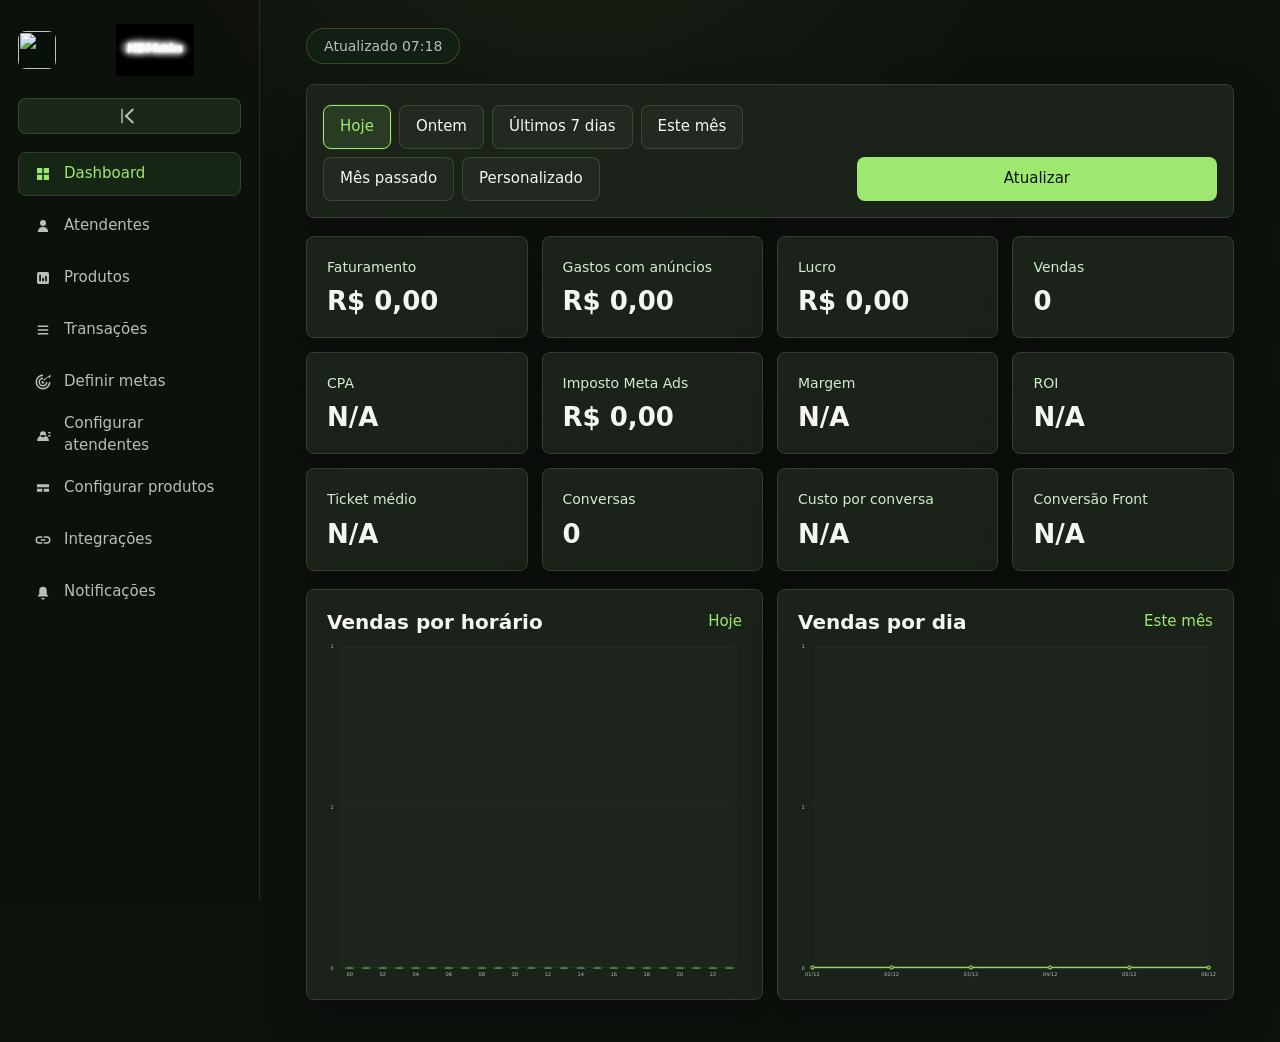
==== commit 09ca8401: "Sync HS Metrics app refinements" ====
--- a/x7p4r9m2/index.html
+++ b/x7p4r9m2/index.html
@@ -8,13 +8,13 @@
     <meta name="apple-mobile-web-app-status-bar-style" content="black">
     <meta name="apple-mobile-web-app-title" content="HS Metrics">
     <title>HS Metrics</title>
-    <link rel="manifest" href="../manifest.webmanifest?v=56">
+    <link rel="manifest" href="../manifest.webmanifest?v=97">
     <link rel="apple-touch-icon" href="../assets/apple-touch-icon.png?v=55">
     <link rel="apple-touch-icon" sizes="180x180" href="../assets/apple-touch-icon.png?v=55">
     <link rel="apple-touch-icon" sizes="192x192" href="../assets/icon-192.png?v=55">
     <link rel="apple-touch-icon" sizes="512x512" href="../assets/icon-512.png?v=55">
     <link rel="icon" href="../assets/icon-192.png?v=55" type="image/png">
-    <link rel="stylesheet" href="../styles.css?v=56">
+    <link rel="stylesheet" href="../styles.css?v=97">
   </head>
   <body>
     <div class="app-shell">
@@ -23,7 +23,7 @@
           <span class="brand-mark" aria-hidden="true">
             <img src="../assets/icon-192.png?v=55" alt="">
           </span>
-          <img class="brand-wordmark" src="../assets/hs-metrics-written-logo.webp?v=56" alt="HS Metrics">
+          <img class="brand-wordmark" src="../assets/hs-metrics-written-logo.webp?v=97" alt="HS Metrics">
         </a>
         <button class="sidebar-toggle" id="sidebarToggle" type="button" aria-label="Recolher barra lateral" aria-expanded="true" title="Recolher barra lateral">
           <span aria-hidden="true"></span>
@@ -37,9 +37,29 @@
             <svg viewBox="0 0 24 24" aria-hidden="true"><path d="M12 12a4 4 0 1 0 0-8 4 4 0 0 0 0 8zm-7 8a7 7 0 0 1 14 0z"></path></svg>
             <span>Atendentes</span>
           </button>
+          <button class="nav-item" data-page="products" type="button" aria-label="Produtos">
+            <svg viewBox="0 0 24 24" aria-hidden="true"><path d="M4 6.5A2.5 2.5 0 0 1 6.5 4h11A2.5 2.5 0 0 1 20 6.5v11a2.5 2.5 0 0 1-2.5 2.5h-11A2.5 2.5 0 0 1 4 17.5zm3 1.25v8.5h2.25v-8.5zm3.9 4.25v4.25h2.25V12zm3.85-2.7v6.95H17V9.3z"></path></svg>
+            <span>Produtos</span>
+          </button>
           <button class="nav-item" data-page="transactions" type="button" aria-label="Transações">
             <svg viewBox="0 0 24 24" aria-hidden="true"><path d="M5 6h14v2H5zm0 5h14v2H5zm0 5h14v2H5z"></path></svg>
             <span>Transações</span>
+          </button>
+          <button class="nav-item" data-page="goals" type="button" aria-label="Definir metas">
+            <svg viewBox="0 0 24 24" aria-hidden="true"><path d="M12 2a10 10 0 1 0 10 10h-2a8 8 0 1 1-8-8zm0 4a6 6 0 1 0 6 6h-2a4 4 0 1 1-4-4zm0 4a2 2 0 1 0 2 2h-2zM20.7 3.3 22 2v4h-4l1.3-1.3-5.6 5.6-1.4-1.4z"></path></svg>
+            <span>Definir metas</span>
+          </button>
+          <button class="nav-item" data-page="settings-attendants" type="button" aria-label="Configurar atendentes">
+            <svg viewBox="0 0 24 24" aria-hidden="true"><path d="M16 11a4 4 0 1 0-8 0 4 4 0 0 0 8 0zm-12 9a8 8 0 0 1 16 0zm15-12h3v2h-3zm0 4h3v2h-3z"></path></svg>
+            <span>Configurar atendentes</span>
+          </button>
+          <button class="nav-item" data-page="settings-products" type="button" aria-label="Configurar produtos">
+            <svg viewBox="0 0 24 24" aria-hidden="true"><path d="M4 7h16v4H4zm0 6h7v4H4zm9 0h7v4h-7z"></path></svg>
+            <span>Configurar produtos</span>
+          </button>
+          <button class="nav-item" data-page="integrations" type="button" aria-label="Integrações">
+            <svg viewBox="0 0 24 24" aria-hidden="true"><path d="M7 7h4v2H7a3 3 0 0 0 0 6h4v2H7A5 5 0 0 1 7 7zm6 0h4a5 5 0 0 1 0 10h-4v-2h4a3 3 0 0 0 0-6h-4zm-4 4h6v2H9z"></path></svg>
+            <span>Integrações</span>
           </button>
           <button class="nav-item" data-page="notifications" type="button" aria-label="Notificações">
             <svg viewBox="0 0 24 24" aria-hidden="true"><path d="M12 22a2.5 2.5 0 0 0 2.45-2h-4.9A2.5 2.5 0 0 0 12 22zm7-5-2-2v-5a5 5 0 0 0-10 0v5l-2 2v1h14z"></path></svg>
@@ -54,7 +74,7 @@
             <span class="brand-mark" aria-hidden="true">
               <img src="../assets/icon-192.png?v=55" alt="">
             </span>
-            <img class="brand-wordmark" src="../assets/hs-metrics-written-logo.webp?v=56" alt="HS Metrics">
+            <img class="brand-wordmark" src="../assets/hs-metrics-written-logo.webp?v=97" alt="HS Metrics">
           </a>
           <span class="sync-pill" id="syncStatus">Carregando</span>
         </header>
@@ -72,6 +92,17 @@
             <button class="period-button" data-period="lastMonth" type="button">Mês passado</button>
             <button class="period-button" data-period="custom" type="button">Personalizado</button>
           </div>
+          <label class="mobile-period-control">
+            <span>Período</span>
+            <select id="mobilePeriodSelect" aria-label="Selecionar período">
+              <option value="today">Hoje</option>
+              <option value="yesterday">Ontem</option>
+              <option value="last7">Últimos 7 dias</option>
+              <option value="month">Este mês</option>
+              <option value="lastMonth">Mês passado</option>
+              <option value="custom">Personalizado</option>
+            </select>
+          </label>
           <div class="custom-fields" id="customFields">
             <label>
               <span>Início</span>
@@ -82,7 +113,27 @@
               <input id="endDate" type="date">
             </label>
           </div>
-          <button class="refresh-button" id="refreshButton" type="button">Atualizar</button>
+          <div class="dashboard-filters" aria-label="Filtros do dashboard">
+            <label>
+              <span>Atendente</span>
+              <select id="dashboardAttendantFilter"></select>
+            </label>
+            <label>
+              <span>Produto</span>
+              <select id="dashboardProductFilter"></select>
+            </label>
+            <label>
+              <span>Conta de anúncio</span>
+              <select id="dashboardAccountFilter"></select>
+            </label>
+          </div>
+          <div class="refresh-actions">
+            <button class="discard-drafts-button" id="discardDraftsButton" type="button" hidden>
+              <svg viewBox="0 0 24 24" aria-hidden="true"><path d="M7 21a2 2 0 0 1-2-2V8h14v11a2 2 0 0 1-2 2H7Zm2-3h2v-7H9v7Zm4 0h2v-7h-2v7ZM4 6V4h5l1-1h4l1 1h5v2H4Z"></path></svg>
+              <span>Descartar rascunhos</span>
+            </button>
+            <button class="refresh-button" id="refreshButton" type="button">Atualizar</button>
+          </div>
         </section>
 
         <section class="page is-active" id="page-dashboard" data-page="dashboard">
@@ -108,7 +159,7 @@
               <strong id="metricMargin">N/A</strong>
             </article>
             <article class="metric metric-roas">
-              <span>ROAS</span>
+              <span>ROI</span>
               <strong id="metricRoas">0,00</strong>
             </article>
             <article class="metric metric-sales">
@@ -124,16 +175,28 @@
               <strong id="metricAverageTicket">N/A</strong>
             </article>
             <article class="metric metric-leads">
-              <span>Leads</span>
+              <span id="metricLeadLabel">Conversas</span>
               <strong id="metricLeads">0</strong>
             </article>
             <article class="metric metric-cpl">
-              <span>Custo por Lead</span>
+              <span id="metricCplLabel">Custo por conversa</span>
               <strong id="metricCpl">N/A</strong>
             </article>
             <article class="metric metric-conversion-rate">
               <span>Conversão Front</span>
               <strong id="metricConversionRate">N/A</strong>
+            </article>
+            <article class="metric metric-refunded-sales optional-refund-metric" hidden>
+              <span>Vendas reembolsadas</span>
+              <strong id="metricRefundedSales">R$ 0,00</strong>
+            </article>
+            <article class="metric metric-refund-rate optional-refund-metric" hidden>
+              <span>Reembolso</span>
+              <strong id="metricRefundRate">0,0%</strong>
+            </article>
+            <article class="metric metric-chargeback-rate optional-refund-metric" hidden>
+              <span>Chargeback</span>
+              <strong id="metricChargebackRate">0,0%</strong>
             </article>
           </div>
 
@@ -172,8 +235,8 @@
                   <tr>
                     <th>Atendente</th>
                     <th>Vendas</th>
-                    <th><span class="desktop-label">Faturamento</span><span class="mobile-label">Fat.</span></th>
-                    <th><span class="desktop-label">Ticket médio</span><span class="mobile-label">Ticket</span></th>
+                    <th>Faturamento</th>
+                    <th><span class="desktop-label">Ticket médio</span><span class="mobile-label">Ticket médio</span></th>
                   </tr>
                 </thead>
                 <tbody id="attendantsBody"></tbody>
@@ -184,11 +247,42 @@
           </article>
         </section>
 
+        <section class="page" id="page-products" data-page="products">
+          <article class="panel products-panel">
+            <div class="panel-header">
+              <h1>Produtos</h1>
+              <span class="period-label" id="productsPeriod">Hoje</span>
+            </div>
+            <div class="products-layout">
+              <div class="product-chart-card">
+                <div class="product-chart-title">Receita por produto</div>
+                <div class="product-donut" id="productsDonut" aria-label="Participação da receita por produto"></div>
+                <div class="product-legend" id="productsLegend"></div>
+              </div>
+              <div class="table-wrap">
+                <table>
+                  <thead>
+                    <tr>
+                      <th>Produto</th>
+                      <th>Vendas</th>
+                      <th>Faturamento</th>
+                      <th><span class="desktop-label">Ticket médio</span><span class="mobile-label">Ticket</span></th>
+                      <th>Receita</th>
+                    </tr>
+                  </thead>
+                  <tbody id="productsBody"></tbody>
+                </table>
+              </div>
+            </div>
+            <div class="empty-state" id="productsEmpty">Nenhum produto vendido.</div>
+          </article>
+        </section>
+
         <section class="page" id="page-transactions" data-page="transactions">
           <article class="panel transactions-panel">
             <div class="transactions-head">
               <h1>Transações</h1>
-              <input id="transactionSearch" type="search" placeholder="Buscar por pagador, atendente ou valor" aria-label="Buscar transações">
+              <input id="transactionSearch" type="search" placeholder="Buscar por cliente, telefone, atendente ou valor" aria-label="Buscar transações">
             </div>
             <div class="table-wrap">
               <table>
@@ -196,7 +290,8 @@
                   <tr>
                     <th>Data</th>
                     <th>Hora</th>
-                    <th>Pagador</th>
+                    <th>Cliente</th>
+                    <th>Telefone</th>
                     <th>Atendente</th>
                     <th>Moeda</th>
                     <th>Valor</th>
@@ -205,28 +300,308 @@
                 <tbody id="transactionsBody"></tbody>
               </table>
             </div>
+            <dialog class="transaction-editor" id="transactionEditor">
+              <form method="dialog" class="transaction-editor-card" id="transactionEditForm">
+                <div class="editor-head">
+                  <h2>Editar transação</h2>
+                  <button class="editor-close" id="transactionEditCancel" value="cancel" type="button" aria-label="Fechar">×</button>
+                </div>
+                <input id="transactionEditId" type="hidden">
+                <div class="editor-grid">
+                  <label class="editor-native-field editor-date-field" id="transactionEditDateLabel" data-display="">
+                    <span>Data</span>
+                    <input id="transactionEditDate" type="date" required>
+                  </label>
+                  <label class="editor-native-field editor-time-field" id="transactionEditTimeLabel" data-display="">
+                    <span>Hora</span>
+                    <input id="transactionEditTime" type="time" required>
+                  </label>
+                  <label>
+                    <span>Cliente</span>
+                    <input id="transactionEditPayer" type="text" autocomplete="off">
+                  </label>
+                  <label>
+                    <span>Telefone</span>
+                    <input id="transactionEditPhone" type="text" inputmode="tel" autocomplete="off">
+                  </label>
+                  <label>
+                    <span>Atendente</span>
+                    <select id="transactionEditAttendant">
+                      <option value="Sem atendente">Sem atendente</option>
+                    </select>
+                  </label>
+                  <label>
+                    <span>Produto</span>
+                    <select id="transactionEditProduct">
+                      <option value="">Sem produto</option>
+                    </select>
+                  </label>
+                  <label>
+                    <span>Moeda</span>
+                    <select id="transactionEditCurrency">
+                      <option value="BRL">BRL</option>
+                      <option value="USD">USD</option>
+                      <option value="EUR">EUR</option>
+                      <option value="GBP">GBP</option>
+                      <option value="CHF">CHF</option>
+                    </select>
+                  </label>
+                  <label>
+                    <span>Valor</span>
+                    <input id="transactionEditValue" type="text" inputmode="decimal" required autocomplete="off">
+                  </label>
+                </div>
+                <div class="editor-actions">
+                  <button class="delete-action" id="transactionDeleteSubmit" type="button">Apagar</button>
+                  <button class="ghost-action" id="transactionEditCancelBottom" type="button">Cancelar</button>
+                  <button class="save-action" id="transactionEditSubmit" type="submit">Salvar</button>
+                </div>
+              </form>
+            </dialog>
             <div class="pager">
               <button id="prevPage" type="button">Anterior</button>
               <span id="pageInfo">Página 1 de 1</span>
               <button id="nextPage" type="button">Próxima</button>
             </div>
           </article>
+          <article class="panel manual-sale-panel">
+            <div class="panel-header"><h1>Lançamentos manuais</h1></div>
+            <form class="manual-sale-form" id="manualSaleForm">
+              <label>
+                <span>Valor</span>
+                <input id="manualSaleValue" type="text" inputmode="decimal" placeholder="R$ 0,00" autocomplete="off" required>
+              </label>
+              <label>
+                <span>Moeda</span>
+                <select id="manualSaleCurrency">
+                  <option value="BRL">BRL</option>
+                  <option value="USD">USD</option>
+                  <option value="EUR">EUR</option>
+                  <option value="GBP">GBP</option>
+                  <option value="CHF">CHF</option>
+                </select>
+              </label>
+              <label>
+                <span>Cliente</span>
+                <input id="manualSalePayer" type="text" placeholder="Nome do cliente" autocomplete="off">
+              </label>
+              <label>
+                <span>Telefone</span>
+                <input id="manualSalePhone" type="text" inputmode="tel" placeholder="(00) 00000-0000" autocomplete="off">
+              </label>
+              <label>
+                <span>Atendente</span>
+                <select id="manualSaleAttendant">
+                  <option value="Sem atendente">Sem atendente</option>
+                </select>
+              </label>
+              <label>
+                <span>Produto</span>
+                <select id="manualSaleProduct">
+                  <option value="">Sem produto</option>
+                </select>
+              </label>
+              <label>
+                <span>Data</span>
+                <input id="manualSaleDate" type="date">
+              </label>
+              <label>
+                <span>Hora</span>
+                <input id="manualSaleTime" type="time">
+              </label>
+              <p class="manual-sale-note">Data e hora são opcionais. Se ficarem vazias, usamos o momento do lançamento.</p>
+              <button id="manualSaleSubmit" type="submit">Adicionar venda</button>
+            </form>
+          </article>
+        </section>
+
+        <section class="page" id="page-goals" data-page="goals">
+          <article class="panel settings-panel">
+            <div class="panel-header"><h1>Definir metas</h1></div>
+            <p class="settings-copy">Cadastre título, valor, prêmio e status das metas que aparecem no app da atendente.</p>
+            <input class="settings-search" id="goalsSearch" type="search" placeholder="Buscar meta ou atendente">
+            <form class="settings-add-form" id="addGoalForm">
+              <input id="addGoalAttendant" type="text" placeholder="Atendente">
+              <input id="addGoalTitle" type="text" placeholder="Título da meta">
+              <input id="addGoalValue" type="text" inputmode="decimal" placeholder="Valor">
+              <input id="addGoalPrize" type="text" placeholder="Prêmio">
+              <button type="submit">Adicionar meta</button>
+            </form>
+            <div class="settings-table settings-goals-table">
+              <div class="settings-table-head">
+                <span>Atendente</span>
+                <span>Meta</span>
+                <span>Valor</span>
+                <span>Prêmio</span>
+                <span>Status</span>
+                <span></span>
+              </div>
+              <div id="goalsSettingsList"></div>
+            </div>
+          </article>
+        </section>
+
+        <section class="page" id="page-settings-attendants" data-page="settings-attendants">
+          <article class="panel settings-panel">
+            <div class="panel-header"><h1>Configurar atendentes</h1></div>
+            <p class="settings-copy">Gerencie nome, comissão, fixo mensal, início, pausas e permissão de venda manual dos atendentes.</p>
+            <input class="settings-search" id="attendantsSearch" type="search" placeholder="Buscar atendente">
+            <form class="settings-add-form compact" id="addAttendantForm">
+              <input id="addAttendantName" type="text" placeholder="Nome do atendente">
+              <button type="submit">Adicionar atendente</button>
+            </form>
+            <div class="settings-toggle-grid" id="attendantCostOptions" aria-label="Custos de atendentes no lucro">
+              <label class="settings-check-row">
+                <span>Subtrair comissão no lucro</span>
+                <span class="switch">
+                  <input type="checkbox" data-attendant-cost="commission">
+                  <span class="slider"></span>
+                </span>
+              </label>
+              <label class="settings-check-row">
+                <span>Subtrair fixo mensal no lucro</span>
+                <span class="switch">
+                  <input type="checkbox" data-attendant-cost="fixed">
+                  <span class="slider"></span>
+                </span>
+              </label>
+            </div>
+            <div class="settings-table settings-attendants-table">
+              <div class="settings-table-head">
+                <span>Nome</span>
+                <span>Comissão</span>
+                <span>Fixo mensal</span>
+                <span>Início</span>
+                <span>Pausas</span>
+                <span>Lançar vendas</span>
+                <span></span>
+              </div>
+              <div id="manualSaleAttendantsList"></div>
+            </div>
+            <p class="settings-help">Apagar um atendente limpa apenas a configuração dele nesta tela. As transações antigas continuam preservadas com o nome que chegou na venda.</p>
+            <p class="settings-help">O fixo mensal é distribuído ao longo de 30 dias para aparecer como ganho fixo diário no app do atendente. O dia 31 é sempre desconsiderado nessa divisão.</p>
+            <p class="settings-help">Os seletores de comissão e fixo definem se esses custos entram no cálculo do lucro do dashboard.</p>
+            <p class="settings-help">Lançar vendas habilita ou bloqueia lançamentos manuais no app do atendente. Use apenas para pessoas em que você confia para registrar vendas por conta própria.</p>
+            <p class="settings-help">Pausas devem ser lançadas como períodos separados por ponto e vírgula. Exemplo: 15/06/2026 a 23/06/2026; 02/07/2026 a 04/07/2026.</p>
+          </article>
+        </section>
+
+        <section class="page" id="page-settings-products" data-page="settings-products">
+          <article class="panel settings-panel">
+            <div class="panel-header"><h1>Configurar produtos</h1></div>
+            <p class="settings-copy">Gerencie produtos vendidos, custos e quais produtos entram no cálculo de Conversão Front.</p>
+            <input class="settings-search" id="productsSearch" type="search" placeholder="Buscar produto">
+            <form class="settings-add-form compact" id="addProductForm">
+              <select id="addProductName">
+                <option value="">Selecione um produto vendido</option>
+              </select>
+              <button type="submit">Adicionar produto</button>
+            </form>
+            <div class="settings-table settings-products-table">
+              <div class="settings-table-head">
+                <span>Produto</span>
+                <span>Custo fixo</span>
+                <span>Custo %</span>
+                <span>Front</span>
+                <span></span>
+              </div>
+              <div id="frontProductsList"></div>
+            </div>
+            <p class="settings-help">Apagar um produto limpa apenas a configuração dele nesta tela. As transações antigas continuam preservadas com o produto que chegou na venda.</p>
+            <p class="settings-help">Para evitar nomes diferentes, é obrigatório que o produto tenha pelo menos uma venda registrada. Depois disso, ele aparece aqui como produto vendido nos últimos 90 dias e você só seleciona, sem precisar digitar.</p>
+          </article>
+        </section>
+
+        <section class="page" id="page-integrations" data-page="integrations">
+          <article class="panel settings-panel">
+            <div class="panel-header"><h1>Integrações</h1></div>
+            <div class="settings-grid">
+              <div><h2>Vendas automáticas</h2><p>Configure sua ferramenta para enviar um POST para a URL do Apps Script. Envie valor, cliente, telefone, moeda, atendente e produto. Campos recomendados: valor, pagador, telefone, moeda, atendente e produto.</p></div>
+              <div><h2>Lançamento manual</h2><p>Se a venda ainda não roda no automático, lance em segundos pela aba Transações.</p></div>
+              <div><h2>Meta Ads</h2><p>Conecte suas contas Meta Ads para acompanhar gastos, imposto, leads ou conversas e lucro real. Em breve esta tela terá conexão guiada; por enquanto, deixe as propriedades da API configuradas no Apps Script.</p></div>
+            </div>
+            <h2 class="settings-subtitle">Indicador do dashboard</h2>
+            <p class="settings-copy is-compact">Escolha se o dashboard usa conversas iniciadas ou leads vindos do Meta Ads.</p>
+            <div class="segmented-options" id="leadMetricOptions" role="group" aria-label="Indicador do dashboard">
+              <button class="is-active" data-lead-source="conversations" type="button" aria-pressed="true">Conversas</button>
+              <button data-lead-source="leads" type="button" aria-pressed="false">Leads</button>
+            </div>
+            <h2 class="settings-subtitle">Reembolsos e chargeback</h2>
+            <p class="settings-copy is-compact">Mostre vendas reembolsadas, reembolso e chargeback no dashboard. Isso só funciona para gateways que enviam reembolso e chargeback pelo webhook.</p>
+            <div class="settings-toggle-grid" id="refundMetricOptions" aria-label="Reembolsos no dashboard">
+              <label class="settings-check-row">
+                <span>Mostrar métricas de reembolso</span>
+                <span class="switch">
+                  <input type="checkbox" data-refund-metric="enabled">
+                  <span class="slider"></span>
+                </span>
+              </label>
+            </div>
+</article>
+        </section>
+
+        <section class="page" id="page-settings" data-page="settings">
+          <article class="panel settings-panel">
+            <div class="panel-header"><h1>Ajustes</h1></div>
+            <div class="settings-menu-grid">
+              <button class="settings-shortcut" data-page="goals" type="button">Definir metas</button>
+              <button class="settings-shortcut" data-page="settings-attendants" type="button">Atendentes</button>
+              <button class="settings-shortcut" data-page="settings-products" type="button">Produtos</button>
+              <button class="settings-shortcut" data-page="integrations" type="button">Integrações</button>
+              <button class="settings-shortcut" data-page="notifications" type="button">Notificações</button>
+            </div>
+          </article>
         </section>
 
         <section class="page" id="page-notifications" data-page="notifications">
-          <article class="panel notifications-panel">
-            <h1>Notificações</h1>
-            <div class="summary-card">
-              <strong>Resumo das Campanhas!</strong>
-              <p id="notificationSummary">Seu investimento está em R$ 0,00, com faturamento em R$ 0,00, com um CPA de N/A e um ROI de 0,00.</p>
-            </div>
-            <div class="notification-actions">
-              <h2>Horários</h2>
-              <button id="enableAllNotifications" type="button">Ativar todos</button>
-            </div>
-            <div class="notification-list" id="notificationList"></div>
-            <button class="test-notification" id="testNotification" type="button">Testar notificação</button>
-          </article>
+          <h1 class="notifications-page-title">Notificações</h1>
+          <div class="notifications-layout">
+              <article class="panel notification-section sale-notification-section">
+                <div class="notification-section-head">
+                  <div>
+                    <h2>Notificações de Venda</h2>
+                    <p>Receba um alerta sempre que uma nova venda for registrada.</p>
+                  </div>
+                </div>
+                <div class="notification-list" id="saleNotificationList"></div>
+                <div class="notification-preview-wrap">
+                  <h3>Prévia da notificação</h3>
+                  <div class="notification-preview">
+                    <img src="../assets/icon-192.png?v=55" alt="">
+                    <div>
+                      <strong>Venda realizada!</strong>
+                      <span id="saleNotificationPreviewBody">Valor: R$ 99,90 • Nome do atendente</span>
+                      <small>HS Metrics</small>
+                    </div></div>
+                </div>
+              </article>
+
+              <article class="panel notification-section report-notification-section">
+                <div class="notification-section-head report-heading">
+                  <div>
+                    <h2>Notificações de Relatório</h2>
+                    <p>Escolha os horários e o estilo dos seus resumos.</p>
+                  </div>
+                  <button id="enableAllNotifications" type="button">Ativar todos</button>
+                </div>
+                <h3>Horários</h3>
+                <div class="notification-list" id="notificationList"></div>
+                <h3>Padrão de notificação</h3>
+                <div class="report-style-options" id="reportStyleOptions"></div>
+                <div class="notification-preview-wrap">
+                  <h3>Prévia da notificação</h3>
+                  <div class="notification-preview" id="reportNotificationPreview">
+                    <img src="../assets/icon-192.png?v=55" alt="">
+                    <div>
+                      <strong id="reportPreviewTitle">Resumo das Campanhas!</strong>
+                      <span id="notificationSummary">Seu investimento está em R$ 0,00, com faturamento em R$ 0,00, com um CPA de N/A e um ROI de 0,00.</span>
+                      <small>HS Metrics</small>
+                    </div>
+                  </div>
+                </div>
+                <button class="test-notification" id="testNotification" type="button">Testar notificação</button>
+              </article>
+          </div>
         </section>
       </main>
 
@@ -239,19 +614,23 @@
           <svg viewBox="0 0 24 24" aria-hidden="true"><path d="M12 12a4 4 0 1 0 0-8 4 4 0 0 0 0 8zm-7 8a7 7 0 0 1 14 0z"></path></svg>
           <span>Atendentes</span>
         </button>
+        <button class="bottom-item" data-page="products" type="button" aria-label="Produtos">
+          <svg viewBox="0 0 24 24" aria-hidden="true"><path d="M4 6.5A2.5 2.5 0 0 1 6.5 4h11A2.5 2.5 0 0 1 20 6.5v11a2.5 2.5 0 0 1-2.5 2.5h-11A2.5 2.5 0 0 1 4 17.5zm3 1.25v8.5h2.25v-8.5zm3.9 4.25v4.25h2.25V12zm3.85-2.7v6.95H17V9.3z"></path></svg>
+          <span>Produtos</span>
+        </button>
         <button class="bottom-item" data-page="transactions" type="button" aria-label="Transações">
           <svg viewBox="0 0 24 24" aria-hidden="true"><path d="M5 6h14v2H5zm0 5h14v2H5zm0 5h14v2H5z"></path></svg>
           <span>Transações</span>
         </button>
-        <button class="bottom-item" data-page="notifications" type="button" aria-label="Notificações">
-          <svg viewBox="0 0 24 24" aria-hidden="true"><path d="M12 22a2.5 2.5 0 0 0 2.45-2h-4.9A2.5 2.5 0 0 0 12 22zm7-5-2-2v-5a5 5 0 0 0-10 0v5l-2 2v1h14z"></path></svg>
-          <span>Notificações</span>
+        <button class="bottom-item" data-page="settings" type="button" aria-label="Ajustes">
+          <svg viewBox="0 0 24 24" aria-hidden="true"><path d="M19.4 13.5a7.9 7.9 0 0 0 0-3l2-1.5-2-3.4-2.4 1a7.7 7.7 0 0 0-2.6-1.5L14 2h-4l-.4 3.1A7.7 7.7 0 0 0 7 6.6l-2.4-1-2 3.4 2 1.5a7.9 7.9 0 0 0 0 3l-2 1.5 2 3.4 2.4-1a7.7 7.7 0 0 0 2.6 1.5L10 22h4l.4-3.1a7.7 7.7 0 0 0 2.6-1.5l2.4 1 2-3.4zM12 15.2A3.2 3.2 0 1 1 12 8.8a3.2 3.2 0 0 1 0 6.4z"></path></svg>
+          <span>Ajustes</span>
         </button>
       </nav>
     </div>
     <script src="../config.js?v=55"></script>
-    <script src="../push-client.js?v=55"></script>
-    <script src="../app.js?v=55"></script>
+    <script src="../push-client.js?v=63"></script>
+    <script src="../app.js?v=96"></script>
   </body>
 </html>
 
--- a/styles.css
+++ b/styles.css
@@ -36,6 +36,12 @@
   font-family: var(--font-ui);
 }
 
+@property --donut-reveal {
+  syntax: "<angle>";
+  inherits: false;
+  initial-value: 360deg;
+}
+
 * {
   box-sizing: border-box;
 }
@@ -43,6 +49,9 @@
 html {
   background: var(--bg);
   min-height: 100%;
+  height: auto;
+  overflow-x: hidden;
+  overflow-y: auto;
 }
 
 body {
@@ -55,8 +64,12 @@
   font-family: var(--font-ui);
   font-size: var(--text-base);
   line-height: 1.45;
-  overscroll-behavior: none;
-}
+  overscroll-behavior-x: none;
+  overscroll-behavior-y: auto;
+  overflow-x: hidden;
+  overflow-y: auto;
+}
+
 
 button,
 input,
@@ -71,6 +84,9 @@
 .app-shell {
   min-height: 100vh;
   min-height: 100dvh;
+  max-width: 100vw;
+  overflow-x: hidden;
+  overflow-y: visible;
   background-color: var(--bg);
   background: radial-gradient(circle at 45% -20%, rgba(159, 232, 112, 0.08), transparent 34%), var(--bg);
 }
@@ -83,6 +99,8 @@
   border-right: 1px solid rgba(159, 232, 112, 0.14);
   background: rgba(14, 18, 13, 0.94);
   transition: width 180ms ease, padding 180ms ease;
+  overflow-y: auto;
+  overscroll-behavior: contain;
 }
 
 .brand {
@@ -106,12 +124,14 @@
 
 .brand-wordmark {
   display: block;
-  width: 168px;
-  max-width: min(168px, calc(100vw - 130px));
-  height: 42px;
+  width: 190px;
+  max-width: min(190px, calc(100vw - 130px));
+  height: 52px;
   flex: 0 1 auto;
-  object-fit: cover;
+  object-fit: contain;
   object-position: center;
+  filter: none;
+  box-shadow: none;
 }
 
 .brand-mark {
@@ -305,19 +325,25 @@
   box-shadow: var(--shadow);
 }
 
-body[data-current-page="notifications"] .control-panel {
+body[data-current-page="notifications"] .control-panel,
+body[data-current-page="goals"] .control-panel,
+body[data-current-page="settings-attendants"] .control-panel,
+body[data-current-page="settings-products"] .control-panel,
+body[data-current-page="integrations"] .control-panel,
+body[data-current-page="settings"] .control-panel {
   display: none;
 }
 
 .control-panel {
   display: grid;
-  grid-template-columns: minmax(0, 1fr) 180px;
+  grid-template-columns: minmax(0, 1fr) minmax(180px, 360px);
   gap: 14px;
   align-items: end;
   margin: 16px 0 18px;
   padding: 20px 16px 16px;
 }
 
+
 .period-grid {
   display: flex;
   flex-wrap: wrap;
@@ -327,12 +353,15 @@
 .period-button,
 .pager button,
 .notification-actions button,
+.report-heading button,
 .test-notification {
   min-height: 44px;
-  border: 1px solid var(--line);
+  border: 1px solid rgba(159, 232, 112, 0.17);
   border-radius: var(--radius);
-  background: var(--panel-soft);
+  background: rgba(255, 255, 255, .035);
   color: var(--text);
+  box-shadow: none;
+  transition: border-color 140ms ease, color 140ms ease, background 140ms ease;
 }
 
 .period-button {
@@ -342,7 +371,17 @@
 .period-button.is-active {
   border-color: var(--accent);
   color: var(--accent);
-  background: rgba(159, 232, 112, 0.09);
+  background: rgba(159, 232, 112, .12);
+  box-shadow: 0 0 0 1px rgba(159, 232, 112, .08);
+}
+
+.period-button:hover,
+.pager button:hover,
+.notification-actions button:hover,
+.report-heading button:hover,
+.test-notification:hover {
+  border-color: rgba(159, 232, 112, .36);
+  background: rgba(159, 232, 112, .07);
 }
 
 label span {
@@ -369,26 +408,82 @@
   max-width: 430px;
 }
 
+.dashboard-filters {
+  display: none;
+  grid-template-columns: repeat(3, minmax(150px, 1fr));
+  gap: 10px;
+  grid-column: 1 / -1;
+  max-width: 760px;
+}
+
+body[data-current-page="dashboard"] .dashboard-filters {
+  display: grid;
+}
+
 input,
 select {
   width: 100%;
   min-height: 44px;
-  padding: 0 13px;
-  border: 1px solid var(--line);
-  border-radius: var(--radius);
+  padding: 0 42px 0 14px;
+  border: 1px solid rgba(159, 232, 112, 0.18);
+  border-radius: 8px;
   outline: none;
-  background: #10150f;
+  background-color: #081009;
+  background-image: linear-gradient(180deg, rgba(255, 255, 255, .018), rgba(255, 255, 255, .006));
   color: var(--text);
+  box-shadow: inset 0 1px 0 rgba(255, 255, 255, .025);
+  transition: border-color 150ms ease, box-shadow 150ms ease, background-color 150ms ease, transform 150ms ease;
+}
+
+select {
+  cursor: pointer;
+  appearance: none;
+  -webkit-appearance: none;
+  background-image:
+    linear-gradient(45deg, transparent 50%, #cfe8ca 50%),
+    linear-gradient(135deg, #cfe8ca 50%, transparent 50%),
+    linear-gradient(180deg, rgba(255, 255, 255, .035), rgba(255, 255, 255, .012));
+  background-position:
+    calc(100% - 19px) 50%,
+    calc(100% - 13px) 50%,
+    0 0;
+  background-size: 6px 6px, 6px 6px, 100% 100%;
+  background-repeat: no-repeat;
 }
 
 input:focus,
 select:focus {
   border-color: var(--accent);
-}
-
-.refresh-button {
+  box-shadow: 0 0 0 3px rgba(159, 232, 112, .11), inset 0 1px 0 rgba(255, 255, 255, .04);
+}
+
+select:hover,
+input:hover {
+  border-color: rgba(159, 232, 112, .34);
+  background-color: #0a140b;
+}
+
+select:active,
+input:active,
+.period-button:active,
+.discard-drafts-button:active {
+  transform: translateY(1px);
+}
+
+.mobile-period-control {
+  display: none;
+}
+
+.refresh-actions {
   grid-column: 2;
   grid-row: 1;
+  display: flex;
+  align-items: center;
+  justify-content: flex-end;
+  gap: 10px;
+}
+
+.refresh-button {
   width: 100%;
   min-height: 44px;
   border: 0;
@@ -398,9 +493,69 @@
   font-weight: var(--weight-medium);
 }
 
+.discard-drafts-button {
+  display: inline-flex;
+  align-items: center;
+  justify-content: center;
+  gap: 8px;
+  min-height: 44px;
+  padding: 0 14px;
+  border: 1px solid rgba(159, 232, 112, 0.2);
+  border-radius: 8px;
+  background: rgba(255, 255, 255, .035);
+  color: var(--text);
+  white-space: nowrap;
+  transition: border-color 140ms ease, color 140ms ease, background 140ms ease, transform 140ms ease;
+}
+
+.discard-drafts-button[hidden] {
+  display: none;
+}
+
+.discard-drafts-button svg {
+  width: 17px;
+  height: 17px;
+  fill: currentColor;
+}
+
+.discard-drafts-button:hover {
+  border-color: rgba(159, 232, 112, .42);
+  background: rgba(159, 232, 112, .07);
+  color: var(--accent);
+}
+
+.refresh-button.has-drafts {
+  background: #d4ff86;
+}
+
 .refresh-button:disabled {
-  cursor: wait;
+  cursor: pointer;
   opacity: 0.74;
+}
+
+.refresh-button.is-loading {
+  position: relative;
+  color: transparent;
+}
+
+.refresh-button.is-loading::after {
+  content: "";
+  position: absolute;
+  left: 50%;
+  top: 50%;
+  width: 18px;
+  height: 18px;
+  margin: -9px 0 0 -9px;
+  border: 2px solid rgba(7, 16, 9, 0.18);
+  border-top-color: rgba(7, 16, 9, 0.86);
+  border-radius: 50%;
+  animation: buttonLoaderSpin 620ms linear infinite;
+}
+
+@keyframes buttonLoaderSpin {
+  to {
+    rotate: 360deg;
+  }
 }
 
 .page {
@@ -474,6 +629,9 @@
 .metric-leads { order: 10; }
 .metric-cpl { order: 11; }
 .metric-conversion-rate { order: 12; }
+.metric-refunded-sales { order: 13; grid-column: span 2; }
+.metric-refund-rate { order: 14; }
+.metric-chargeback-rate { order: 15; }
 
 .panel {
   margin-top: 18px;
@@ -552,6 +710,15 @@
   color: var(--text);
 }
 
+.tooltip-line {
+  display: block;
+  white-space: nowrap;
+}
+
+.tooltip-line b {
+  font-weight: var(--weight-bold);
+}
+
 .table-wrap {
   width: 100%;
   overflow-x: auto;
@@ -592,12 +759,562 @@
   display: none;
 }
 
+.attendant-cell small {
+  display: block;
+  margin-top: 3px;
+  color: var(--muted);
+  font-size: var(--text-xs);
+  overflow: hidden;
+  text-overflow: ellipsis;
+  white-space: nowrap;
+}
+
+.transaction-value-cell {
+  position: relative;
+  padding-right: 48px;
+  text-align: right;
+}
+
+#page-transactions th:last-child {
+  padding-right: 48px;
+}
+
+.transaction-value-cell > span {
+  display: block;
+}
+
+.is-draft-row {
+  outline: 1px solid rgba(212, 255, 134, .26);
+  outline-offset: -1px;
+  background: rgba(159, 232, 112, .035);
+}
+
+.draft-label {
+  display: block;
+  margin-top: 3px;
+  color: var(--accent);
+  font-size: 11px;
+  font-weight: var(--weight-bold);
+}
+
+.transaction-edit-button {
+  display: inline-grid;
+  position: absolute;
+  top: 50%;
+  right: 10px;
+  width: 30px;
+  height: 30px;
+  place-items: center;
+  border: 1px solid rgba(159, 232, 112, 0.16);
+  border-radius: 999px;
+  background: rgba(159, 232, 112, 0.06);
+  color: var(--muted);
+  opacity: 0;
+  transform: translate(3px, -50%);
+  transition: opacity 140ms ease, transform 140ms ease, border-color 140ms ease, color 140ms ease, background 140ms ease;
+}
+
+tr:hover .transaction-edit-button,
+.transaction-edit-button:focus-visible {
+  opacity: 1;
+  transform: translate(0, -50%);
+}
+
+.transaction-edit-button:hover {
+  border-color: var(--accent);
+  background: rgba(159, 232, 112, 0.14);
+  color: var(--accent);
+}
+
+.transaction-edit-button svg {
+  width: 15px;
+  height: 15px;
+  fill: currentColor;
+}
+
+.transaction-editor {
+  width: min(92vw, 560px);
+  padding: 0;
+  border: 1px solid var(--line);
+  border-radius: var(--radius);
+  background: transparent;
+  color: var(--text);
+}
+
+.transaction-editor::backdrop {
+  background: rgba(3, 7, 4, 0.72);
+  backdrop-filter: blur(3px);
+}
+
+.transaction-editor-card {
+  padding: 20px;
+  background: rgba(27, 36, 26, 0.98);
+}
+
+.editor-head {
+  display: flex;
+  align-items: center;
+  justify-content: space-between;
+  gap: 16px;
+  margin-bottom: 18px;
+}
+
+.editor-head h2 {
+  margin: 0;
+  font-size: var(--text-xl);
+}
+
+.editor-close {
+  position: relative;
+  display: flex;
+  width: 34px;
+  height: 34px;
+  padding: 0;
+  align-items: center;
+  justify-content: center;
+  border: 1px solid rgba(159, 232, 112, 0.16);
+  border-radius: 999px;
+  background: #101a13;
+  color: var(--muted);
+  font-size: 0;
+  line-height: 0;
+}
+
+.editor-close::before,
+.editor-close::after {
+  content: "";
+  position: absolute;
+  width: 14px;
+  height: 2px;
+  border-radius: 999px;
+  background: currentColor;
+}
+
+.editor-close::before {
+  transform: rotate(45deg);
+}
+
+.editor-close::after {
+  transform: rotate(-45deg);
+}
+
+.editor-grid {
+  display: grid;
+  grid-template-columns: repeat(2, minmax(0, 1fr));
+  gap: 14px;
+}
+
+.editor-grid label {
+  display: grid;
+  gap: 7px;
+  color: #cbe8c8;
+  font-size: var(--text-xs);
+}
+
+.editor-native-field {
+  position: relative;
+}
+
+.editor-native-field::after {
+  content: attr(data-display);
+  display: grid;
+  min-height: 46px;
+  place-items: center;
+  padding: 0 14px;
+  border: 1px solid var(--line);
+  border-radius: var(--radius);
+  background: #071009;
+  color: var(--text);
+  font-size: var(--text-sm);
+  font-weight: var(--weight-semibold);
+  pointer-events: none;
+  box-shadow: inset 0 1px 0 rgba(255, 255, 255, .03);
+}
+
+.editor-native-field input[type="date"],
+.editor-native-field input[type="time"] {
+  position: absolute;
+  inset: auto 0 0 0;
+  height: 46px;
+  min-height: 46px;
+  width: 100%;
+  max-width: 100%;
+  padding: 0;
+  opacity: 0;
+  cursor: pointer;
+}
+
+.editor-native-field:hover::after,
+.editor-native-field:focus-within::after {
+  border-color: rgba(159, 232, 112, .44);
+  box-shadow: 0 0 0 3px rgba(159, 232, 112, .09), inset 0 1px 0 rgba(255, 255, 255, .04);
+}
+
+.editor-actions {
+  display: grid;
+  grid-template-columns: 0.85fr 1fr 1fr;
+  gap: 12px;
+  margin-top: 18px;
+}
+
+.delete-action,
+.ghost-action,
+.save-action {
+  min-height: 44px;
+  border-radius: var(--radius);
+  font-weight: var(--weight-bold);
+}
+
+.delete-action {
+  border: 1px solid rgba(255, 111, 111, 0.34);
+  background: rgba(255, 111, 111, 0.08);
+  color: #ff8a8a;
+}
+
+.delete-action:hover {
+  border-color: #ff6f6f;
+  background: rgba(255, 111, 111, 0.14);
+  color: #ffb0b0;
+}
+
+.ghost-action {
+  border: 1px solid var(--line);
+  background: #101a13;
+  color: var(--text);
+}
+
+.save-action {
+  border: 0;
+  background: var(--accent);
+  color: #071009;
+}
+
+.save-action:disabled {
+  cursor: wait;
+  opacity: 0.74;
+}
+
 .transactions-head {
   margin-bottom: 18px;
 }
 
 .transactions-head input {
   max-width: 360px;
+}
+
+.manual-sale-form {
+  display: grid;
+  grid-template-columns: repeat(auto-fit, minmax(150px, 1fr));
+  gap: 14px;
+  align-items: end;
+  margin-top: 16px;
+  padding: 18px;
+  border: 1px solid rgba(159, 232, 112, 0.16);
+  border-radius: var(--radius);
+  background: linear-gradient(180deg, rgba(255, 255, 255, .026), rgba(255, 255, 255, .012));
+}
+
+.manual-sale-form label {
+  display: grid;
+  min-width: 0;
+  gap: 7px;
+  color: #cbe8c8;
+  font-size: var(--text-xs);
+}
+
+.manual-sale-note {
+  grid-column: 1 / -1;
+  margin: -2px 0 0;
+  align-self: center;
+  color: #d8efd2;
+  font-size: var(--text-xs);
+}
+
+.manual-sale-form button {
+  min-height: 44px;
+  grid-column: 1 / -1;
+  width: 100%;
+  border: 0;
+  border-radius: var(--radius);
+  background: var(--accent);
+  color: #071009;
+  font-weight: var(--weight-bold);
+}
+
+.manual-sale-form button:disabled {
+  cursor: wait;
+  opacity: 0.74;
+}
+
+.settings-copy {
+  margin-top: 12px;
+  max-width: 720px;
+  color: var(--muted);
+}
+
+.settings-copy.is-compact {
+  margin-top: 4px;
+}
+
+.settings-subtitle {
+  margin: 22px 0 0;
+  color: var(--text);
+  font-size: var(--text-lg);
+}
+
+.settings-grid,
+.settings-menu-grid {
+  display: grid;
+  gap: 12px;
+  margin-top: 18px;
+}
+
+.settings-grid {
+  grid-template-columns: repeat(3, minmax(0, 1fr));
+}
+
+.settings-grid > div,
+.settings-shortcut {
+  padding: 16px;
+  border: 1px solid rgba(159, 232, 112, 0.16);
+  border-radius: var(--radius);
+  background: rgba(255, 255, 255, 0.024);
+}
+
+.settings-grid p {
+  margin-top: 8px;
+  color: var(--muted);
+}
+
+.settings-help {
+  max-width: 760px;
+  margin: 14px 0 0;
+  color: var(--muted);
+  font-size: var(--text-sm);
+  line-height: 1.55;
+}
+
+.settings-add-form {
+  display: grid;
+  grid-template-columns: repeat(4, minmax(130px, 1fr)) minmax(150px, auto);
+  gap: 10px;
+  align-items: end;
+  margin-top: 18px;
+  padding: 12px;
+  border: 1px solid rgba(159, 232, 112, 0.14);
+  border-radius: var(--radius);
+  background: rgba(255, 255, 255, 0.018);
+}
+
+.settings-search {
+  width: min(100%, 420px);
+  margin: 4px 0 14px;
+}
+
+.settings-add-form.compact {
+  grid-template-columns: minmax(0, 1fr) minmax(150px, auto);
+  max-width: 760px;
+}
+
+.settings-add-form button {
+  min-height: 44px;
+  padding: 0 18px;
+  border: 0;
+  border-radius: 8px;
+  background: var(--accent);
+  color: #071009;
+  font-weight: var(--weight-bold);
+}
+
+.settings-shortcut {
+  color: var(--text);
+  text-align: left;
+}
+
+.settings-list {
+  display: grid;
+  gap: 10px;
+  margin-top: 16px;
+  max-width: 620px;
+}
+
+.settings-toggle-grid {
+  display: grid;
+  grid-template-columns: repeat(2, minmax(0, 1fr));
+  gap: 10px;
+  max-width: 760px;
+  margin-top: 18px;
+}
+
+.settings-table {
+  display: grid;
+  gap: 8px;
+  margin-top: 18px;
+  overflow-x: auto;
+}
+
+.settings-table-head,
+.settings-table-row {
+  display: grid;
+  align-items: center;
+  gap: 12px;
+  min-width: 720px;
+}
+
+.settings-table-head {
+  padding: 0 12px 8px;
+  color: #cbe8c8;
+  font-size: var(--text-xs);
+  font-weight: var(--weight-bold);
+  text-transform: uppercase;
+}
+
+.settings-table-row {
+  min-height: 56px;
+  padding: 10px 12px;
+  border: 1px solid rgba(159, 232, 112, 0.16);
+  border-radius: 8px;
+  background: rgba(13, 27, 15, 0.58);
+  color: var(--muted);
+}
+
+.settings-table-row strong {
+  min-width: 0;
+  overflow: hidden;
+  color: var(--text);
+  text-overflow: ellipsis;
+  white-space: nowrap;
+}
+
+.settings-table-row input,
+.settings-table-row select {
+  min-height: 38px;
+  padding: 0 12px;
+  border-radius: 8px;
+  font-size: var(--text-sm);
+  background-color: rgba(4, 10, 6, .72);
+}
+
+.settings-table-row input[readonly] {
+  color: var(--text);
+  cursor: default;
+  background: rgba(4, 10, 6, .42);
+}
+
+.settings-table-row input::placeholder {
+  color: rgba(218, 236, 213, .42);
+}
+
+.settings-attendants-table .settings-table-head,
+.settings-attendants-table .settings-table-row {
+  grid-template-columns: minmax(150px, 1.15fr) 92px 116px 116px minmax(150px, 1fr) 112px 132px;
+  min-width: 980px;
+}
+
+.settings-products-table .settings-table-head,
+.settings-products-table .settings-table-row {
+  grid-template-columns: minmax(260px, 1fr) 118px 104px 94px 132px;
+  min-width: 780px;
+}
+
+.settings-goals-table .settings-table-head,
+.settings-goals-table .settings-table-row {
+  grid-template-columns: minmax(130px, .7fr) minmax(160px, 1fr) 112px minmax(150px, 1fr) 112px 132px;
+  min-width: 860px;
+}
+
+.settings-status {
+  display: inline-flex;
+  align-items: center;
+  justify-content: center;
+  min-height: 30px;
+  border: 1px solid rgba(255, 108, 108, .26);
+  border-radius: 999px;
+  color: #ff8c8c;
+}
+
+.settings-status.is-on {
+  border-color: rgba(159, 232, 112, .34);
+  color: var(--accent);
+}
+
+.settings-check-row {
+  display: grid;
+  grid-template-columns: minmax(0, 1fr) auto;
+  gap: 14px;
+  align-items: center;
+  min-height: 54px;
+  padding: 10px 12px 10px 16px;
+  border: 1px solid rgba(159, 232, 112, 0.16);
+  border-radius: var(--radius);
+  background: rgba(255, 255, 255, 0.024);
+  color: var(--text);
+}
+
+.settings-row-actions {
+  display: grid;
+  grid-template-columns: 1fr 1fr;
+  gap: 8px;
+}
+
+.settings-save-button,
+.settings-delete-button {
+  display: inline-grid;
+  min-height: 34px;
+  place-items: center;
+  border: 1px solid rgba(159, 232, 112, 0.18);
+  border-radius: 8px;
+  background: rgba(255, 255, 255, 0.032);
+  color: var(--muted);
+  font-size: var(--text-xs);
+  font-weight: var(--weight-bold);
+}
+
+.settings-save-button:hover,
+.settings-save-button:focus-visible {
+  border-color: rgba(159, 232, 112, 0.44);
+  color: var(--accent);
+}
+
+.settings-delete-button {
+  border-color: rgba(255, 123, 114, 0.18);
+}
+
+.settings-delete-button:hover,
+.settings-delete-button:focus-visible {
+  border-color: rgba(255, 123, 114, 0.45);
+  color: var(--danger);
+}
+
+.settings-empty {
+  margin: 0;
+  color: var(--muted);
+}
+
+.segmented-options {
+  display: inline-grid;
+  grid-auto-flow: column;
+  gap: 8px;
+  margin-top: 14px;
+  padding: 4px;
+  border: 1px solid rgba(159, 232, 112, 0.16);
+  border-radius: var(--radius);
+  background: rgba(7, 16, 9, 0.56);
+}
+
+.segmented-options button {
+  min-height: 40px;
+  padding: 0 18px;
+  border: 1px solid transparent;
+  border-radius: 6px;
+  background: transparent;
+  color: var(--muted);
+}
+
+.segmented-options button.is-active {
+  border-color: var(--accent);
+  background: rgba(159, 232, 112, 0.12);
+  color: var(--accent);
 }
 
 .pager {
@@ -670,13 +1387,378 @@
   background: linear-gradient(90deg, #9eed6d, #d4ff90);
 }
 
+.bar-row .bar-fill {
+  animation: attendantBarIn 620ms cubic-bezier(.2,.78,.2,1) both;
+  animation-delay: var(--row-delay, 0ms);
+  transform-origin: left center;
+}
+
+.bar-row > strong,
+.bar-row > span {
+  animation: attendantTextIn 520ms ease both;
+  animation-delay: var(--row-delay, 0ms);
+}
+
+@keyframes attendantBarIn {
+  from {
+    opacity: 0;
+    transform: scaleX(.04);
+  }
+  to {
+    opacity: 1;
+    transform: scaleX(1);
+  }
+}
+
+@keyframes attendantTextIn {
+  from {
+    opacity: 0;
+    transform: translateY(4px);
+  }
+  to {
+    opacity: 1;
+    transform: translateY(0);
+  }
+}
+
 .attendants-total-row td {
   color: var(--text);
   font-weight: var(--weight-bold);
 }
 
-.notifications-panel {
-  max-width: 720px;
+.products-layout {
+  display: grid;
+  grid-template-columns: minmax(260px, 340px) minmax(0, 1fr);
+  gap: 22px;
+  align-items: start;
+  margin-top: 18px;
+}
+
+.product-chart-card {
+  display: grid;
+  gap: 18px;
+  justify-items: center;
+  padding: 18px;
+  border: 1px solid rgba(159, 232, 112, 0.16);
+  border-radius: var(--radius);
+  background: rgba(255, 255, 255, 0.022);
+}
+
+.product-chart-title {
+  justify-self: stretch;
+  color: var(--text);
+  font-size: var(--text-sm);
+  font-weight: var(--weight-bold);
+}
+
+.product-donut {
+  --donut-reveal: 360deg;
+  position: relative;
+  width: min(260px, 62vw);
+  aspect-ratio: 1;
+  border-radius: 50%;
+  background: transparent;
+}
+
+.product-donut-empty {
+  position: absolute;
+  inset: 0;
+  border-radius: inherit;
+  background: conic-gradient(#9fe870 0 100%);
+  opacity: .78;
+  -webkit-mask: radial-gradient(circle, transparent 0 58%, #000 59% 100%);
+  mask: radial-gradient(circle, transparent 0 58%, #000 59% 100%);
+}
+
+.product-donut-svg {
+  position: relative;
+  z-index: 1;
+  display: block;
+  width: 100%;
+  height: 100%;
+  overflow: visible;
+  -webkit-mask: conic-gradient(#000 0 var(--donut-reveal), transparent var(--donut-reveal) 360deg);
+  mask: conic-gradient(#000 0 var(--donut-reveal), transparent var(--donut-reveal) 360deg);
+}
+
+.product-slice {
+  cursor: pointer;
+  opacity: .92;
+  outline: none;
+  transform-box: fill-box;
+  transform-origin: center;
+  transition: opacity 120ms ease, filter 120ms ease;
+}
+
+.product-slice:hover {
+  opacity: 1;
+  filter: brightness(1.12);
+}
+
+.manual-sale-panel {
+  margin-top: 18px;
+}
+
+.product-donut.is-animating .product-donut-svg {
+  animation: productDonutSweep 860ms cubic-bezier(.2,.78,.2,1) both;
+}
+
+.product-donut-tooltip {
+  z-index: 4;
+  pointer-events: none;
+  transform: translate(-50%, -100%);
+}
+
+.product-donut-tooltip strong {
+  max-width: 260px;
+  overflow: hidden;
+  text-overflow: ellipsis;
+  white-space: nowrap;
+}
+
+.product-legend {
+  display: grid;
+  gap: 10px;
+  width: 100%;
+}
+
+.product-legend-item {
+  display: grid;
+  grid-template-columns: 10px minmax(0, 1fr) auto;
+  gap: 8px;
+  align-items: center;
+  color: var(--muted);
+  font-size: var(--text-sm);
+}
+
+.product-legend-item i {
+  display: block;
+  width: 10px;
+  height: 10px;
+  border-radius: 999px;
+  background: var(--slice-color);
+}
+
+.product-legend-item strong {
+  min-width: 0;
+  overflow: hidden;
+  color: var(--text);
+  font-weight: var(--weight-semibold);
+  text-overflow: ellipsis;
+  white-space: nowrap;
+}
+
+.products-total-row td,
+.attendants-total-row td {
+  color: var(--text);
+  font-weight: var(--weight-bold);
+}
+
+.products-panel th:nth-child(2),
+.products-panel td:nth-child(2) {
+  text-align: center;
+}
+
+.products-panel th:nth-child(3),
+.products-panel td:nth-child(3),
+.products-panel th:nth-child(4),
+.products-panel td:nth-child(4),
+.products-panel th:nth-child(5),
+.products-panel td:nth-child(5) {
+  text-align: center;
+}
+
+.product-legend-item {
+  animation: productLegendIn 520ms ease both;
+  animation-delay: var(--row-delay, 0ms);
+}
+
+@keyframes productDonutSweep {
+  from {
+    --donut-reveal: 2deg;
+    opacity: .74;
+  }
+  to {
+    --donut-reveal: 360deg;
+    opacity: 1;
+  }
+}
+
+@keyframes productLegendIn {
+  from {
+    opacity: 0;
+    transform: translateY(5px);
+  }
+  to {
+    opacity: 1;
+    transform: translateY(0);
+  }
+}
+
+@media (prefers-reduced-motion: reduce) {
+  .bar-row .bar-fill,
+  .bar-row > strong,
+  .bar-row > span,
+  .product-donut.is-animating .product-donut-svg,
+  .product-legend-item {
+    animation: none;
+  }
+}
+
+.notifications-page-title {
+  margin: 18px 0 0;
+}
+
+.notifications-layout {
+  display: grid;
+  grid-template-columns: minmax(0, 0.9fr) minmax(0, 1.1fr);
+  gap: 18px;
+  margin-top: 18px;
+}
+
+.notification-section {
+  min-width: 0;
+  padding: 22px;
+  margin-top: 0;
+}
+
+.notification-section-head,
+.report-heading {
+  display: flex;
+  align-items: flex-start;
+  justify-content: space-between;
+  gap: 18px;
+  margin-bottom: 20px;
+}
+
+.notification-section-head h2 {
+  margin: 0;
+  font-size: var(--text-xl);
+}
+
+.notification-section-head p {
+  margin: 8px 0 0;
+  color: var(--muted);
+  line-height: 1.5;
+}
+
+.notification-section h3 {
+  margin: 22px 0 10px;
+  color: #dce8d8;
+  font-size: var(--text-base);
+}
+
+.sale-notification-section .notification-preview-wrap {
+  margin-top: 30px;
+}
+
+.notification-preview-wrap h3 {
+  margin-bottom: 12px;
+}
+
+.notification-preview {
+  display: grid;
+  grid-template-columns: 46px minmax(0, 1fr);
+  gap: 12px;
+  align-items: center;
+  padding: 14px;
+  border: 1px solid rgba(159, 232, 112, 0.16);
+  border-radius: var(--radius);
+  background: #111a12;
+}
+
+.notification-preview img {
+  width: 46px;
+  height: 46px;
+  border-radius: 10px;
+  object-fit: cover;
+}
+
+.notification-preview div {
+  display: grid;
+  gap: 3px;
+  min-width: 0;
+}
+
+.notification-preview strong,
+.notification-preview span,
+.notification-preview small {
+  display: block;
+}
+
+.notification-preview strong {
+  color: var(--text);
+  font-size: var(--text-base);
+}
+
+.notification-preview span {
+  color: #d8ded5;
+  font-size: var(--text-sm);
+  line-height: 1.4;
+}
+
+.notification-preview small {
+  color: var(--muted);
+  font-size: var(--text-xs);
+}
+
+.report-style-options {
+  display: grid;
+  gap: 9px;
+}
+
+.report-style-option {
+  position: relative;
+  display: flex;
+  align-items: center;
+  gap: 10px;
+  width: 100%;
+  min-height: 46px;
+  padding: 0 14px;
+  box-sizing: border-box;
+  border: 1px solid var(--line);
+  border-radius: var(--radius);
+  color: var(--muted);
+  cursor: pointer;
+  transition: border-color 140ms ease, color 140ms ease, background 140ms ease;
+}
+
+.report-style-option.is-active {
+  border-color: var(--accent);
+  color: var(--accent);
+  background: rgba(159, 232, 112, 0.08);
+}
+
+.report-style-option input {
+  position: absolute;
+  inset: 0;
+  opacity: 0;
+  cursor: pointer;
+}
+
+.report-style-option span {
+  display: flex;
+  align-items: center;
+  gap: 10px;
+  font-weight: var(--weight-bold);
+  min-width: 0;
+  line-height: 1.2;
+}
+
+.report-style-option span::before {
+  content: "";
+  width: 16px;
+  height: 16px;
+  flex: 0 0 16px;
+  border: 1px solid currentColor;
+  border-radius: 50%;
+  box-sizing: border-box;
+  background: transparent;
+}
+
+.report-style-option input:checked + span::before {
+  border-color: var(--accent);
+  background: radial-gradient(circle at center, var(--accent) 0 4px, transparent 4.5px);
 }
 
 .summary-card {
@@ -706,7 +1788,8 @@
   margin-top: 0;
 }
 
-.notification-actions button {
+.notification-actions button,
+.report-heading button {
   min-width: 136px;
   padding: 0 18px;
   font-weight: var(--weight-bold);
@@ -715,7 +1798,8 @@
   transition: border-color 160ms ease, color 160ms ease, background 160ms ease;
 }
 
-.notification-actions button:hover {
+.notification-actions button:hover,
+.report-heading button:hover {
   border-color: var(--accent);
   color: var(--accent);
   background: #152417;
@@ -811,13 +1895,57 @@
   font-weight: var(--weight-bold);
 }
 
+.notification-save-toast {
+  position: fixed;
+  top: calc(env(safe-area-inset-top, 0px) + 18px);
+  right: calc(env(safe-area-inset-right, 0px) + 18px);
+  z-index: 60;
+  display: flex;
+  align-items: center;
+  gap: 9px;
+  min-height: 42px;
+  padding: 0 15px 0 13px;
+  border: 1px solid rgba(159, 232, 112, 0.45);
+  border-radius: 999px;
+  background: rgba(9, 17, 10, 0.92);
+  color: var(--accent);
+  box-shadow: 0 18px 42px rgba(0, 0, 0, 0.28), 0 0 22px rgba(159, 232, 112, 0.08);
+  opacity: 0;
+  pointer-events: none;
+  transform: translateY(-8px);
+  transition: opacity 160ms ease, transform 160ms ease;
+}
+
+.notification-save-toast.is-visible {
+  opacity: 1;
+  transform: translateY(0);
+}
+
+.notification-save-toast span {
+  display: grid;
+  place-items: center;
+  width: 20px;
+  height: 20px;
+  border-radius: 50%;
+  background: var(--accent);
+  color: #061008;
+  font-size: 13px;
+  font-weight: var(--weight-bold);
+}
+
+.notification-save-toast strong {
+  color: inherit;
+  font-size: var(--text-sm);
+  font-weight: var(--weight-bold);
+}
+
 .bottom-nav {
   display: none;
 }
 
 @media (max-width: 1120px) {
   .control-panel {
-    grid-template-columns: 1fr 1fr;
+    grid-template-columns: 1fr 180px;
   }
 
   .period-grid {
@@ -832,6 +1960,18 @@
   .metric-conversion-rate {
     grid-column: auto;
   }
+
+  .manual-sale-form {
+    grid-template-columns: repeat(2, minmax(0, 1fr));
+  }
+
+  .manual-sale-form button {
+    grid-column: 1 / -1;
+  }
+
+  .manual-sale-note {
+    grid-column: 1 / -1;
+  }
 }
 
 @media (max-width: 720px) {
@@ -853,8 +1993,22 @@
   }
 
   .main {
+    width: 100vw;
+    max-width: 100vw;
+    overflow-x: hidden;
     margin-left: 0;
     padding: calc(42px + env(safe-area-inset-top)) 12px calc(134px + env(safe-area-inset-bottom));
+  }
+
+  .control-panel,
+  .panel,
+  .mobile-header,
+  .bottom-nav {
+    max-width: calc(100vw - 24px);
+  }
+
+  .bottom-nav {
+    max-width: 100vw;
   }
 
   body.sidebar-collapsed .main {
@@ -882,12 +2036,22 @@
   }
 
   .mobile-header .brand {
+    flex: 1 1 auto;
+    min-width: 0;
     font-size: clamp(18px, 5.2vw, var(--text-mobile-brand));
   }
 
+  .mobile-header .brand span:last-child,
   .mobile-header .brand-wordmark {
-    width: min(160px, calc(100vw - 188px));
-    height: 40px;
+    min-width: 0;
+    overflow: hidden;
+    text-overflow: ellipsis;
+  }
+
+  .mobile-header .brand-wordmark {
+    width: min(170px, calc(100vw - 188px));
+    height: 48px;
+    object-fit: contain;
   }
 
   .mobile-header .brand-mark {
@@ -903,6 +2067,11 @@
   }
 
   .sync-pill {
+    flex: 0 0 auto;
+    max-width: 138px;
+    overflow: hidden;
+    text-overflow: ellipsis;
+    white-space: nowrap;
     min-height: 36px;
     padding: 0 12px;
     font-size: var(--text-xs);
@@ -915,14 +2084,25 @@
   }
 
   .period-grid {
+    display: none;
+  }
+
+  .refresh-actions {
+    grid-column: 1;
+    grid-row: auto;
     display: grid;
-    grid-template-columns: 1fr 1fr;
-    gap: 8px;
-  }
-
-  .period-button {
-    min-height: 58px;
-    padding: 0 8px;
+    grid-template-columns: 1fr;
+    gap: 10px;
+    width: 100%;
+  }
+
+  .discard-drafts-button,
+  .refresh-button {
+    width: 100%;
+  }
+
+  .mobile-period-control {
+    display: block;
   }
 
   .custom-fields.is-visible {
@@ -973,6 +2153,27 @@
     height: 52px;
     max-width: 100%;
     opacity: 0;
+  }
+
+  .manual-sale-form input[type="date"],
+  .manual-sale-form input[type="time"] {
+    min-height: 52px;
+    padding: 0 14px;
+    border-radius: var(--radius);
+    text-align: center;
+    color: var(--text);
+    background: var(--bg);
+    appearance: none;
+    -webkit-appearance: none;
+  }
+
+  .dashboard-filters {
+    grid-template-columns: 1fr;
+    max-width: none;
+  }
+
+  .settings-toggle-grid {
+    grid-template-columns: 1fr;
   }
 
   .refresh-button {
@@ -1026,6 +2227,23 @@
     max-width: none;
   }
 
+  .notifications-layout {
+    grid-template-columns: 1fr;
+    gap: 14px;
+  }
+
+  .notification-section {
+    padding: 18px;
+  }
+
+  .report-heading {
+    display: grid;
+  }
+
+  .report-heading button {
+    width: 100%;
+  }
+
   .transactions-head {
     display: grid;
     gap: 16px;
@@ -1033,6 +2251,35 @@
 
   .transactions-head input {
     max-width: none;
+  }
+
+  .manual-sale-form {
+    grid-template-columns: 1fr;
+    padding: 14px;
+  }
+
+  .settings-grid {
+    grid-template-columns: 1fr;
+  }
+
+  .settings-add-form,
+  .settings-add-form.compact {
+    grid-template-columns: 1fr;
+    max-width: none;
+  }
+
+  .settings-table {
+    margin-inline: -2px;
+  }
+
+  .settings-table-head,
+  .settings-table-row {
+    font-size: var(--text-xs);
+  }
+
+  .manual-sale-note {
+    grid-column: auto;
+    margin-top: -2px;
   }
 
   table {
@@ -1069,12 +2316,12 @@
 
   .attendants-panel th:nth-child(1),
   .attendants-panel td:nth-child(1) {
-    width: 31%;
+    width: 30%;
   }
 
   .attendants-panel th:nth-child(2),
   .attendants-panel td:nth-child(2) {
-    width: 15%;
+    width: 14%;
     text-align: center;
   }
 
@@ -1086,7 +2333,7 @@
 
   .attendants-panel th:nth-child(4),
   .attendants-panel td:nth-child(4) {
-    width: 26%;
+    width: 28%;
     text-align: right;
   }
 
@@ -1095,6 +2342,84 @@
   }
 
   .attendants-panel .mobile-label {
+    display: inline;
+  }
+
+  .products-layout {
+    grid-template-columns: 1fr;
+    gap: 16px;
+  }
+
+  .product-chart-card {
+    padding: 16px;
+  }
+
+  .product-donut {
+    width: min(220px, 66vw);
+  }
+
+  .products-panel .table-wrap {
+    overflow-x: auto;
+    scrollbar-width: thin;
+    -webkit-overflow-scrolling: touch;
+  }
+
+  .products-panel .table-wrap::-webkit-scrollbar {
+    display: block;
+    height: 6px;
+  }
+
+  .products-panel table {
+    min-width: 720px;
+    table-layout: auto;
+  }
+
+  .products-panel th,
+  .products-panel td {
+    min-width: auto;
+    padding-right: 4px;
+    padding-left: 4px;
+    overflow: visible;
+    font-size: 11px;
+    text-overflow: clip;
+    white-space: nowrap;
+  }
+
+  .products-panel th {
+    font-size: 10px;
+  }
+
+  .products-panel th:nth-child(1),
+  .products-panel td:nth-child(1) {
+    min-width: 220px;
+    width: auto;
+  }
+
+  .products-panel th:nth-child(2),
+  .products-panel td:nth-child(2) {
+    width: 11%;
+    text-align: center;
+  }
+
+  .products-panel th:nth-child(3),
+  .products-panel td:nth-child(3) {
+    width: 18%;
+    text-align: center;
+  }
+
+  .products-panel th:nth-child(4),
+  .products-panel td:nth-child(4),
+  .products-panel th:nth-child(5),
+  .products-panel td:nth-child(5) {
+    width: 16%;
+    text-align: center;
+  }
+
+  .products-panel .desktop-label {
+    display: none;
+  }
+
+  .products-panel .mobile-label {
     display: inline;
   }
 
@@ -1104,14 +2429,63 @@
     font-size: var(--text-xs);
   }
 
+  #page-transactions .table-wrap {
+    overflow-x: auto;
+    -webkit-overflow-scrolling: touch;
+  }
+
+  #page-transactions table {
+    min-width: 720px;
+    table-layout: fixed;
+  }
+
+  #page-transactions th:nth-child(1),
+  #page-transactions td:nth-child(1) {
+    width: 104px;
+  }
+
+  #page-transactions th:nth-child(2),
+  #page-transactions td:nth-child(2) {
+    width: 72px;
+  }
+
+  #page-transactions th:nth-child(3),
+  #page-transactions td:nth-child(3) {
+    width: 160px;
+  }
+
+  #page-transactions th:nth-child(4),
+  #page-transactions td:nth-child(4) {
+    width: 132px;
+  }
+
   #page-transactions th:nth-child(5),
   #page-transactions td:nth-child(5) {
-    display: none;
-  }
-
-  #page-transactions th:nth-child(4),
-  #page-transactions td:nth-child(4) {
-    display: none;
+    width: 140px;
+  }
+
+  #page-transactions th:nth-child(6),
+  #page-transactions td:nth-child(6) {
+    width: 72px;
+  }
+
+  #page-transactions th:nth-child(7),
+  #page-transactions td:nth-child(7) {
+    width: 110px;
+  }
+
+  .transaction-edit-button {
+    opacity: 1;
+    transform: translate(0, -50%);
+  }
+
+  .transaction-editor-card {
+    padding: 18px;
+  }
+
+  .editor-grid,
+  .editor-actions {
+    grid-template-columns: 1fr;
   }
 
   .payer-cell small {
@@ -1147,7 +2521,7 @@
     z-index: 20;
     inset: auto 0 0 0;
     display: grid;
-    grid-template-columns: repeat(4, 1fr);
+    grid-template-columns: repeat(5, 1fr);
     padding: 12px 8px calc(24px + env(safe-area-inset-bottom));
     border-top: 1px solid rgba(158, 237, 109, 0.16);
     background: #071009;
@@ -1157,6 +2531,7 @@
     display: grid;
     gap: 4px;
     place-items: center;
+    min-width: 0;
     min-height: 64px;
     border: 0;
     background: transparent;
@@ -1164,6 +2539,15 @@
     font-size: var(--text-bottom-nav);
   }
 
+  .bottom-item span {
+    width: 100%;
+    min-width: 0;
+    overflow: hidden;
+    text-align: center;
+    text-overflow: ellipsis;
+    white-space: nowrap;
+  }
+
   .bottom-item svg {
     width: 19px;
     height: 19px;
@@ -1180,17 +2564,18 @@
     font-size: var(--text-brand);
   }
 
-  .mobile-header .brand-wordmark {
-    width: min(148px, calc(100vw - 172px));
-    height: 38px;
-  }
-
   .mobile-header .brand-mark {
     width: 44px;
     height: 44px;
     flex-basis: 44px;
   }
 
+  .mobile-header .brand-wordmark {
+    width: min(148px, calc(100vw - 172px));
+    height: 42px;
+    object-fit: contain;
+  }
+
   .period-button {
     font-size: var(--text-md);
   }
